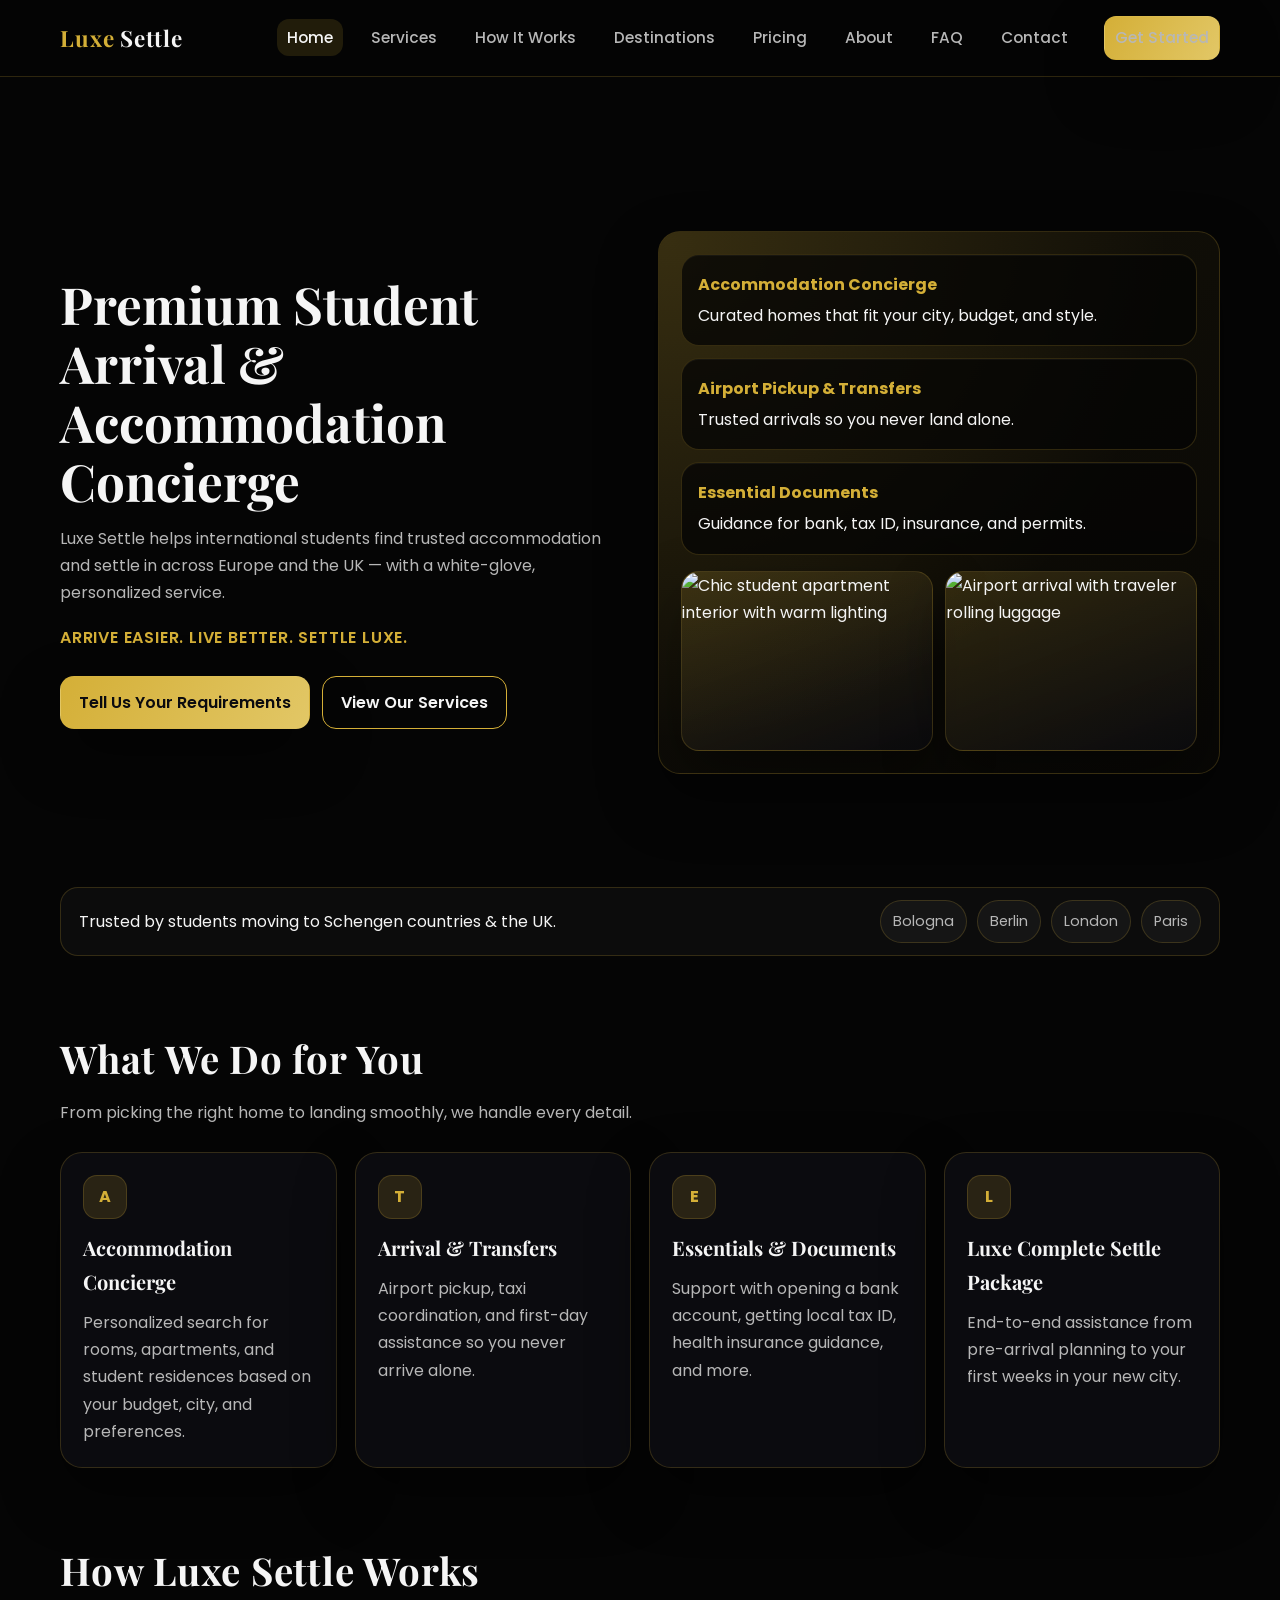
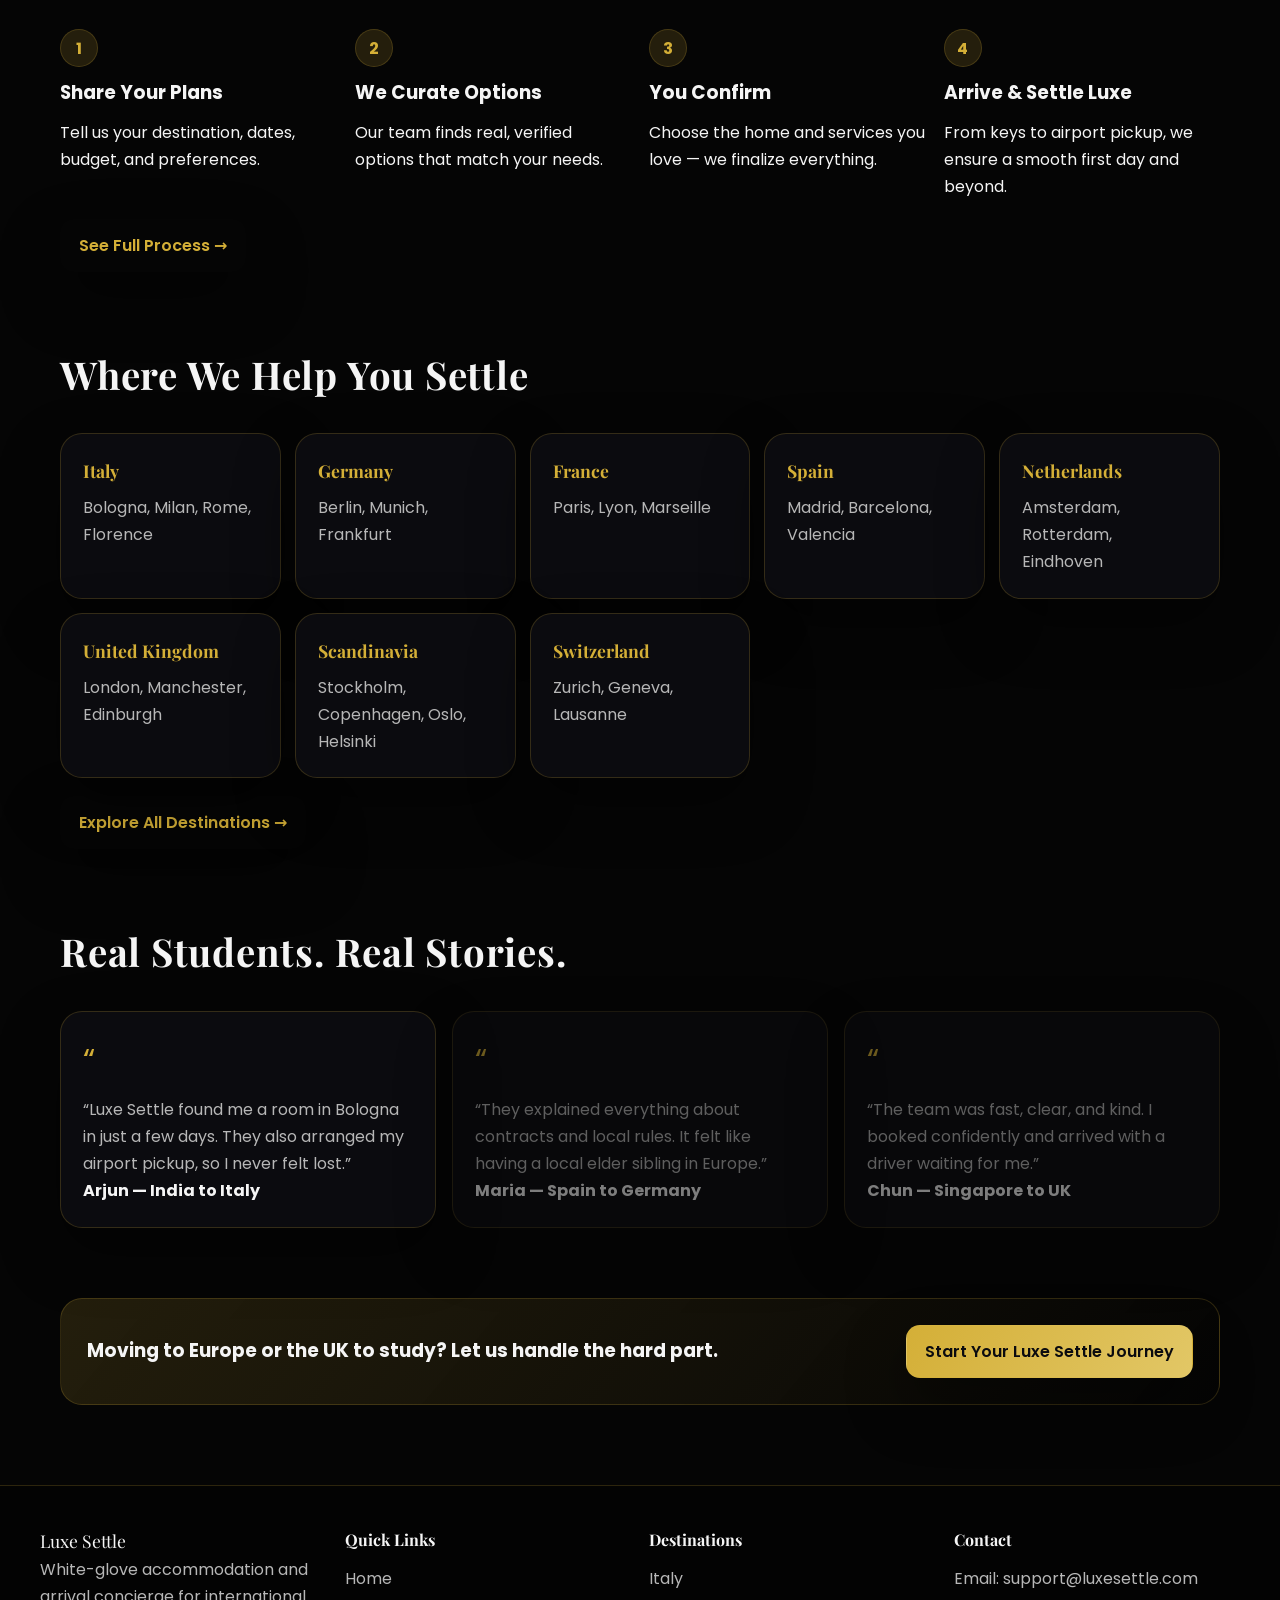
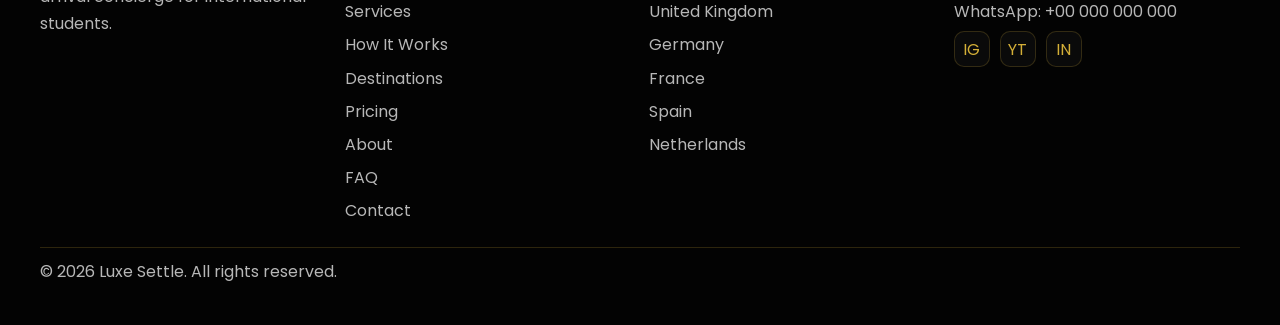
==== index.html @ 4cf869dd "Add curated imagery across Luxe Settle pages" ====
<!DOCTYPE html>
<html lang="en">
<head>
  <meta charset="UTF-8">
  <meta name="viewport" content="width=device-width, initial-scale=1.0">
  <title>Luxe Settle | Premium Student Arrival & Accommodation Concierge</title>
  <meta name="description" content="Luxe Settle provides white-glove accommodation and arrival concierge support for international students across Europe and the UK.">
  <meta property="og:title" content="Luxe Settle | Premium Student Arrival Concierge">
  <meta property="og:description" content="Arrive easier and live better with personalized accommodation, airport pickup, and essential support across Schengen countries and the UK.">
  <meta property="og:type" content="website">
  <meta property="og:url" content="https://luxesettle.com/">
  <link rel="icon" type="image/svg+xml" href="favicon.svg">
  <link rel="preconnect" href="https://fonts.googleapis.com">
  <link rel="preconnect" href="https://fonts.gstatic.com" crossorigin>
  <link href="https://fonts.googleapis.com/css2?family=Playfair+Display:wght@500;600;700&family=Poppins:wght@400;500;600;700&display=swap" rel="stylesheet">
  <link rel="stylesheet" href="styles.css">
</head>
<body>
  <a class="skip-link" href="#main">Skip to main content</a>
  <header>
    <nav class="navbar" aria-label="Main Navigation">
      <a href="index.html" class="logo" aria-label="Luxe Settle home"><span class="highlight">Luxe</span> Settle</a>
      <button class="hamburger" aria-label="Toggle navigation" aria-controls="mobile-menu" aria-expanded="false"><span></span></button>
      <ul class="nav-links">
        <li><a href="index.html" class="active">Home</a></li>
        <li><a href="services.html">Services</a></li>
        <li><a href="how-it-works.html">How It Works</a></li>
        <li><a href="destinations.html">Destinations</a></li>
        <li><a href="pricing.html">Pricing</a></li>
        <li><a href="about.html">About</a></li>
        <li><a href="faq.html">FAQ</a></li>
        <li><a href="contact.html">Contact</a></li>
        <li class="nav-cta"><a class="btn btn-primary" href="contact.html">Get Started</a></li>
      </ul>
    </nav>
    <div class="mobile-menu" id="mobile-menu" aria-hidden="true" aria-label="Mobile Navigation">
      <a href="index.html">Home</a>
      <a href="services.html">Services</a>
      <a href="how-it-works.html">How It Works</a>
      <a href="destinations.html">Destinations</a>
      <a href="pricing.html">Pricing</a>
      <a href="about.html">About</a>
      <a href="faq.html">FAQ</a>
      <a href="contact.html">Contact</a>
      <a class="btn btn-primary" href="contact.html">Get Started</a>
    </div>
  </header>

  <main id="main">
    <section class="hero section">
      <div class="fade-in">
        <h1>Premium Student Arrival &amp; Accommodation Concierge</h1>
        <p>Luxe Settle helps international students find trusted accommodation and settle in across Europe and the UK — with a white-glove, personalized service.</p>
        <p class="tagline">Arrive Easier. Live Better. Settle Luxe.</p>
        <div class="hero-actions">
          <a class="btn btn-primary" href="contact.html">Tell Us Your Requirements</a>
          <a class="btn btn-outline" href="services.html">View Our Services</a>
        </div>
      </div>
      <div class="glow-card fade-in">
        <div class="hero-features">
          <div class="hero-feature">
            <strong>Accommodation Concierge</strong>
            <span>Curated homes that fit your city, budget, and style.</span>
          </div>
          <div class="hero-feature">
            <strong>Airport Pickup &amp; Transfers</strong>
            <span>Trusted arrivals so you never land alone.</span>
          </div>
          <div class="hero-feature">
            <strong>Essential Documents</strong>
            <span>Guidance for bank, tax ID, insurance, and permits.</span>
          </div>
        </div>
        <div class="image-stack" aria-label="Premium concierge visuals">
          <div class="image-panel">
            <img src="https://images.unsplash.com/photo-1528909514045-2fa4ac7a08ba?auto=format&fit=crop&w=900&q=80" alt="Chic student apartment interior with warm lighting">
          </div>
          <div class="image-panel">
            <img src="https://images.unsplash.com/photo-1500530855697-b586d89ba3ee?auto=format&fit=crop&w=900&q=80" alt="Airport arrival with traveler rolling luggage">
          </div>
        </div>
      </div>
    </section>

    <div class="strip fade-in" aria-label="Trusted by students">
      <span>Trusted by students moving to Schengen countries &amp; the UK.</span>
      <div class="badges">
        <span class="badge">Bologna</span>
        <span class="badge">Berlin</span>
        <span class="badge">London</span>
        <span class="badge">Paris</span>
      </div>
    </div>

    <section class="section fade-in" id="services">
      <div class="section-header">
        <h2>What We Do for You</h2>
        <p>From picking the right home to landing smoothly, we handle every detail.</p>
      </div>
      <div class="card-grid">
        <div class="card">
          <div class="icon-circle">A</div>
          <h3>Accommodation Concierge</h3>
          <p>Personalized search for rooms, apartments, and student residences based on your budget, city, and preferences.</p>
        </div>
        <div class="card">
          <div class="icon-circle">T</div>
          <h3>Arrival &amp; Transfers</h3>
          <p>Airport pickup, taxi coordination, and first-day assistance so you never arrive alone.</p>
        </div>
        <div class="card">
          <div class="icon-circle">E</div>
          <h3>Essentials &amp; Documents</h3>
          <p>Support with opening a bank account, getting local tax ID, health insurance guidance, and more.</p>
        </div>
        <div class="card">
          <div class="icon-circle">L</div>
          <h3>Luxe Complete Settle Package</h3>
          <p>End-to-end assistance from pre-arrival planning to your first weeks in your new city.</p>
        </div>
      </div>
    </section>

    <section class="section fade-in">
      <div class="section-header">
        <h2>How Luxe Settle Works</h2>
      </div>
      <div class="process">
        <div class="step">
          <div class="number">1</div>
          <h3>Share Your Plans</h3>
          <p>Tell us your destination, dates, budget, and preferences.</p>
        </div>
        <div class="step">
          <div class="number">2</div>
          <h3>We Curate Options</h3>
          <p>Our team finds real, verified options that match your needs.</p>
        </div>
        <div class="step">
          <div class="number">3</div>
          <h3>You Confirm</h3>
          <p>Choose the home and services you love — we finalize everything.</p>
        </div>
        <div class="step">
          <div class="number">4</div>
          <h3>Arrive &amp; Settle Luxe</h3>
          <p>From keys to airport pickup, we ensure a smooth first day and beyond.</p>
        </div>
      </div>
      <div style="margin-top:18px;">
        <a class="btn btn-link" href="how-it-works.html">See Full Process →</a>
      </div>
    </section>

    <section class="section fade-in" id="destinations">
      <div class="section-header">
        <h2>Where We Help You Settle</h2>
      </div>
      <div class="destinations-grid card-grid">
        <div class="card destination-card">
          <h4>Italy</h4>
          <ul><li>Bologna, Milan, Rome, Florence</li></ul>
        </div>
        <div class="card destination-card">
          <h4>Germany</h4>
          <ul><li>Berlin, Munich, Frankfurt</li></ul>
        </div>
        <div class="card destination-card">
          <h4>France</h4>
          <ul><li>Paris, Lyon, Marseille</li></ul>
        </div>
        <div class="card destination-card">
          <h4>Spain</h4>
          <ul><li>Madrid, Barcelona, Valencia</li></ul>
        </div>
        <div class="card destination-card">
          <h4>Netherlands</h4>
          <ul><li>Amsterdam, Rotterdam, Eindhoven</li></ul>
        </div>
        <div class="card destination-card">
          <h4>United Kingdom</h4>
          <ul><li>London, Manchester, Edinburgh</li></ul>
        </div>
        <div class="card destination-card">
          <h4>Scandinavia</h4>
          <ul><li>Stockholm, Copenhagen, Oslo, Helsinki</li></ul>
        </div>
        <div class="card destination-card">
          <h4>Switzerland</h4>
          <ul><li>Zurich, Geneva, Lausanne</li></ul>
        </div>
      </div>
      <div style="margin-top: 18px;">
        <a class="btn btn-link" href="destinations.html">Explore All Destinations →</a>
      </div>
    </section>

    <section class="section fade-in">
      <div class="section-header">
        <h2>Real Students. Real Stories.</h2>
      </div>
      <div class="testimonials">
        <div class="card testimonial" style="opacity:1;">
          <div class="quote">“</div>
          <p>“Luxe Settle found me a room in Bologna in just a few days. They also arranged my airport pickup, so I never felt lost.”</p>
          <strong>Arjun — India to Italy</strong>
        </div>
        <div class="card testimonial" style="opacity:0.5;">
          <div class="quote">“</div>
          <p>“They explained everything about contracts and local rules. It felt like having a local elder sibling in Europe.”</p>
          <strong>Maria — Spain to Germany</strong>
        </div>
        <div class="card testimonial" style="opacity:0.5;">
          <div class="quote">“</div>
          <p>“The team was fast, clear, and kind. I booked confidently and arrived with a driver waiting for me.”</p>
          <strong>Chun — Singapore to UK</strong>
        </div>
      </div>
    </section>

    <section class="cta-strip fade-in" aria-label="Call to action">
      <div>
        <h3>Moving to Europe or the UK to study? Let us handle the hard part.</h3>
      </div>
      <div>
        <a class="btn btn-primary" href="contact.html">Start Your Luxe Settle Journey</a>
      </div>
    </section>
  </main>

  <footer class="footer">
    <div class="footer-grid">
      <div>
        <div class="brand"><span class="highlight">Luxe</span> Settle</div>
        <p>White-glove accommodation and arrival concierge for international students.</p>
      </div>
      <div>
        <h4>Quick Links</h4>
        <a href="index.html">Home</a><br>
        <a href="services.html">Services</a><br>
        <a href="how-it-works.html">How It Works</a><br>
        <a href="destinations.html">Destinations</a><br>
        <a href="pricing.html">Pricing</a><br>
        <a href="about.html">About</a><br>
        <a href="faq.html">FAQ</a><br>
        <a href="contact.html">Contact</a>
      </div>
      <div>
        <h4>Destinations</h4>
        <a href="destinations.html">Italy</a><br>
        <a href="destinations.html">United Kingdom</a><br>
        <a href="destinations.html">Germany</a><br>
        <a href="destinations.html">France</a><br>
        <a href="destinations.html">Spain</a><br>
        <a href="destinations.html">Netherlands</a>
      </div>
      <div>
        <h4>Contact</h4>
        <p>Email: support@luxesettle.com</p>
        <p>WhatsApp: +00 000 000 000</p>
        <div class="socials" aria-label="Social media">
          <a href="#" aria-label="Instagram">IG</a>
          <a href="#" aria-label="YouTube">YT</a>
          <a href="#" aria-label="LinkedIn">IN</a>
        </div>
      </div>
    </div>
    <div class="footer-bottom">© <span id="year"></span> Luxe Settle. All rights reserved.</div>
  </footer>

  <script src="script.js"></script>
  <script>document.getElementById('year').textContent = new Date().getFullYear();</script>
</body>
</html>
---- styles.css ----
:root {
  --bg: #050505;
  --card: #0b0b0f;
  --gold: #d4af37;
  --gold-soft: #e2c766;
  --text: #f5f5f5;
  --muted: #b7b7b7;
  --line: rgba(212, 175, 55, 0.2);
  --shadow: 0 25px 60px rgba(0, 0, 0, 0.45);
  --radius-lg: 22px;
  --radius-md: 18px;
}

* {
  box-sizing: border-box;
  margin: 0;
  padding: 0;
}

html {
  scroll-behavior: smooth;
}

body {
  background: var(--bg);
  color: var(--text);
  font-family: 'Poppins', 'Inter', system-ui, -apple-system, sans-serif;
  line-height: 1.7;
  min-height: 100vh;
}

.skip-link {
  position: absolute;
  left: -999px;
  top: 10px;
  background: var(--gold);
  color: #0b0b0f;
  padding: 10px 16px;
  border-radius: 12px;
  font-weight: 700;
  z-index: 999;
  box-shadow: var(--shadow);
  transition: left 0.3s ease;
}

.skip-link:focus {
  left: 20px;
}

a {
  color: inherit;
  text-decoration: none;
}

img {
  max-width: 100%;
  display: block;
}

header {
  position: sticky;
  top: 0;
  z-index: 50;
  background: rgba(5, 5, 5, 0.9);
  backdrop-filter: blur(12px);
  border-bottom: 1px solid var(--line);
}

.navbar {
  max-width: 1200px;
  margin: 0 auto;
  padding: 16px 20px;
  display: flex;
  align-items: center;
  justify-content: space-between;
  gap: 16px;
}

.logo {
  font-family: 'Playfair Display', 'Cormorant Garamond', serif;
  font-size: 1.4rem;
  letter-spacing: 0.04em;
  font-weight: 700;
}

.logo .highlight {
  color: var(--gold);
}

.nav-links {
  display: flex;
  align-items: center;
  gap: 18px;
  list-style: none;
}

.nav-links a {
  padding: 8px 10px;
  border-radius: 12px;
  transition: color 0.3s ease, background 0.3s ease;
  color: var(--muted);
  font-weight: 500;
  font-size: 0.96rem;
}

.nav-links a:hover,
.nav-links .active {
  color: var(--text);
  background: rgba(212, 175, 55, 0.14);
}

.nav-cta {
  margin-left: 8px;
}

.btn {
  display: inline-flex;
  align-items: center;
  justify-content: center;
  padding: 12px 18px;
  border-radius: 14px;
  border: 1px solid transparent;
  font-weight: 600;
  cursor: pointer;
  transition: transform 0.25s ease, box-shadow 0.25s ease, background 0.25s ease, color 0.25s ease;
  box-shadow: var(--shadow);
}

.btn-primary {
  background: linear-gradient(120deg, var(--gold), var(--gold-soft));
  color: #0b0b0f;
}

.btn-primary:hover {
  transform: translateY(-2px) scale(1.02);
  box-shadow: 0 18px 40px rgba(212, 175, 55, 0.35);
}

.btn-outline {
  border: 1px solid var(--gold);
  color: var(--text);
  background: transparent;
  box-shadow: none;
}

.btn-outline:hover {
  background: rgba(212, 175, 55, 0.12);
  transform: translateY(-1px);
}

.btn-link {
  color: var(--gold);
  font-weight: 600;
  display: inline-flex;
  align-items: center;
  gap: 8px;
}

.hamburger {
  display: none;
  width: 46px;
  height: 46px;
  border-radius: 12px;
  border: 1px solid var(--line);
  background: rgba(255, 255, 255, 0.03);
  align-items: center;
  justify-content: center;
  cursor: pointer;
}

.hamburger span,
.hamburger::before,
.hamburger::after {
  display: block;
  width: 20px;
  height: 2px;
  background: var(--text);
  position: relative;
  transition: transform 0.3s ease, opacity 0.3s ease;
}

.hamburger::before,
.hamburger::after {
  content: '';
  position: absolute;
}

.hamburger::before { top: -6px; }
.hamburger::after { top: 6px; }

.hamburger.active span { opacity: 0; }
.hamburger.active::before { transform: translateY(6px) rotate(45deg); }
.hamburger.active::after { transform: translateY(-6px) rotate(-45deg); }

.mobile-menu {
  display: none;
  flex-direction: column;
  gap: 10px;
  padding: 0 20px;
  max-height: 0;
  overflow: hidden;
  opacity: 0;
  transition: max-height 0.35s ease, opacity 0.35s ease, padding 0.35s ease;
}

.mobile-menu a {
  padding: 12px;
  border-radius: 12px;
  border: 1px solid var(--line);
  background: rgba(255, 255, 255, 0.02);
  color: var(--text);
}

main {
  max-width: 1200px;
  margin: 0 auto;
  padding: 40px 20px 80px;
}

.section {
  margin: 70px 0;
}

.section-header {
  max-width: 760px;
  margin-bottom: 26px;
}

.section-header h2 {
  font-family: 'Playfair Display', serif;
  font-size: clamp(1.9rem, 3vw, 2.4rem);
  margin-bottom: 8px;
  letter-spacing: 0.02em;
}

.section-header p {
  color: var(--muted);
}

.hero {
  display: grid;
  grid-template-columns: repeat(auto-fit, minmax(320px, 1fr));
  gap: 36px;
  align-items: center;
  min-height: 70vh;
  position: relative;
}

.hero h1 {
  font-family: 'Playfair Display', serif;
  font-size: clamp(2.4rem, 4vw, 3.4rem);
  margin-bottom: 14px;
  line-height: 1.15;
}

.hero p {
  color: var(--muted);
  margin-bottom: 18px;
}

.hero .tagline {
  font-weight: 600;
  color: var(--gold);
  letter-spacing: 0.05em;
  text-transform: uppercase;
  margin-bottom: 24px;
}

.hero-actions {
  display: flex;
  gap: 12px;
  flex-wrap: wrap;
}

.glow-card {
  position: relative;
  background: linear-gradient(145deg, rgba(212, 175, 55, 0.08), rgba(212, 175, 55, 0.02));
  border: 1px solid var(--line);
  border-radius: var(--radius-lg);
  padding: 22px;
  box-shadow: var(--shadow);
  overflow: hidden;
}

.glow-card::before {
  content: '';
  position: absolute;
  inset: -30% -30%;
  background: radial-gradient(circle at 20% 20%, rgba(212, 175, 55, 0.18), transparent 50%);
  animation: floatGlow 9s infinite alternate;
  pointer-events: none;
}

.hero-features {
  display: grid;
  gap: 12px;
  position: relative;
  z-index: 1;
}

.hero-feature {
  padding: 16px;
  border-radius: var(--radius-md);
  background: rgba(5, 5, 5, 0.75);
  border: 1px solid var(--line);
  display: flex;
  flex-direction: column;
  gap: 4px;
  box-shadow: inset 0 1px 0 rgba(255, 255, 255, 0.04);
}

.hero-feature strong { color: var(--gold); }

.image-stack {
  display: grid;
  grid-template-columns: 1fr 1fr;
  gap: 12px;
  margin-top: 16px;
}

.image-panel {
  border-radius: var(--radius-md);
  overflow: hidden;
  border: 1px solid var(--line);
  background: linear-gradient(160deg, rgba(212, 175, 55, 0.18), rgba(11, 11, 15, 0.9));
  box-shadow: var(--shadow);
  min-height: 180px;
}

.image-panel img {
  width: 100%;
  height: 100%;
  object-fit: cover;
  display: block;
  filter: saturate(1.05);
  transition: transform 0.35s ease;
}

.image-panel:hover img {
  transform: scale(1.04);
}

.strip {
  background: rgba(255, 255, 255, 0.03);
  border: 1px solid var(--line);
  border-radius: var(--radius-md);
  padding: 12px 18px;
  display: flex;
  align-items: center;
  justify-content: space-between;
  gap: 12px;
  margin: 36px 0;
}

.badges {
  display: flex;
  gap: 10px;
  flex-wrap: wrap;
}

.badge {
  padding: 8px 12px;
  border-radius: 999px;
  background: rgba(255, 255, 255, 0.04);
  border: 1px solid var(--line);
  color: var(--muted);
  font-size: 0.9rem;
}

.card-grid {
  display: grid;
  grid-template-columns: repeat(auto-fit, minmax(240px, 1fr));
  gap: 18px;
}

.card {
  background: var(--card);
  border-radius: var(--radius-lg);
  padding: 22px;
  border: 1px solid var(--line);
  box-shadow: var(--shadow);
  position: relative;
  overflow: hidden;
  transition: transform 0.25s ease, border-color 0.25s ease, box-shadow 0.25s ease;
}

.card:hover {
  transform: translateY(-6px);
  border-color: rgba(212, 175, 55, 0.4);
  box-shadow: 0 22px 50px rgba(0, 0, 0, 0.55);
}

.card h3 {
  font-family: 'Playfair Display', serif;
  font-size: 1.25rem;
  margin-bottom: 10px;
}

.card p {
  color: var(--muted);
}

.icon-circle {
  width: 44px;
  height: 44px;
  border-radius: 14px;
  background: rgba(212, 175, 55, 0.15);
  border: 1px solid var(--line);
  display: grid;
  place-items: center;
  color: var(--gold);
  margin-bottom: 12px;
  font-weight: 700;
}

.process {
  display: grid;
  grid-template-columns: repeat(auto-fit, minmax(220px, 1fr));
  gap: 18px;
}

.step {
  display: grid;
  gap: 10px;
  align-content: start;
}

.step .number {
  width: 38px;
  height: 38px;
  border-radius: 50%;
  background: rgba(212, 175, 55, 0.15);
  border: 1px solid var(--line);
  display: grid;
  place-items: center;
  color: var(--gold);
  font-weight: 700;
}

.destinations-grid {
  display: grid;
  grid-template-columns: repeat(auto-fit, minmax(220px, 1fr));
  gap: 14px;
}

.destination-card h4 {
  color: var(--gold);
  font-family: 'Playfair Display', serif;
  font-size: 1.1rem;
}

.destination-card ul {
  list-style: none;
  margin-top: 8px;
  color: var(--muted);
}

.testimonials {
  display: grid;
  grid-template-columns: repeat(auto-fit, minmax(260px, 1fr));
  gap: 16px;
}

.testimonial {
  position: relative;
}

.quote {
  font-size: 2rem;
  color: var(--gold);
  margin-bottom: 8px;
}

.cta-strip {
  border-radius: var(--radius-lg);
  padding: 26px;
  border: 1px solid var(--line);
  background: linear-gradient(130deg, rgba(212, 175, 55, 0.15), rgba(5, 5, 5, 0.85));
  display: grid;
  grid-template-columns: 1fr auto;
  gap: 14px;
  align-items: center;
}

.footer {
  padding: 40px 20px;
  background: #030303;
  border-top: 1px solid var(--line);
}

.footer-grid {
  max-width: 1200px;
  margin: 0 auto;
  display: grid;
  grid-template-columns: repeat(auto-fit, minmax(200px, 1fr));
  gap: 18px;
}

.footer h4 {
  font-family: 'Playfair Display', serif;
  margin-bottom: 12px;
}

.footer p,
.footer a {
  color: var(--muted);
  margin-bottom: 6px;
  display: inline-block;
}

.footer a:hover { color: var(--gold); }

.footer .brand { font-family: 'Playfair Display', serif; font-size: 1.1rem; }

.footer-bottom {
  max-width: 1200px;
  margin: 16px auto 0;
  padding-top: 10px;
  color: var(--muted);
  border-top: 1px solid var(--line);
}

.timeline {
  position: relative;
  padding-left: 24px;
  display: grid;
  gap: 14px;
}

.timeline::before {
  content: '';
  position: absolute;
  top: 10px;
  bottom: 10px;
  left: 8px;
  width: 2px;
  background: linear-gradient(var(--gold), rgba(212, 175, 55, 0.2));
}

.timeline-step {
  position: relative;
  padding: 16px;
  background: var(--card);
  border-radius: var(--radius-lg);
  border: 1px solid var(--line);
  box-shadow: var(--shadow);
}

.timeline-step .dot {
  position: absolute;
  left: -17px;
  top: 18px;
  width: 14px;
  height: 14px;
  border-radius: 50%;
  background: var(--gold);
  box-shadow: 0 0 0 6px rgba(212, 175, 55, 0.16);
}

.pricing-grid {
  display: grid;
  grid-template-columns: repeat(auto-fit, minmax(240px, 1fr));
  gap: 18px;
}

.price-card {
  border: 1px solid var(--line);
  background: var(--card);
  padding: 24px;
  border-radius: var(--radius-lg);
  position: relative;
  overflow: hidden;
  box-shadow: var(--shadow);
}

.price-card.popular {
  border-color: rgba(212, 175, 55, 0.6);
  box-shadow: 0 28px 60px rgba(212, 175, 55, 0.12);
}

.price-card .tag {
  position: absolute;
  top: 14px;
  right: 14px;
  background: rgba(212, 175, 55, 0.15);
  color: var(--gold);
  padding: 6px 10px;
  border-radius: 12px;
  border: 1px solid var(--line);
  font-weight: 700;
}

.price {
  font-size: 1.6rem;
  font-weight: 700;
  color: var(--gold);
  margin: 10px 0;
}

.price-card ul {
  list-style: none;
  color: var(--muted);
  display: grid;
  gap: 8px;
  margin: 12px 0 18px;
}

.values,
.stats {
  display: grid;
  grid-template-columns: repeat(auto-fit, minmax(200px, 1fr));
  gap: 14px;
}

.accordion {
  display: grid;
  gap: 12px;
}

.accordion-item {
  border: 1px solid var(--line);
  border-radius: var(--radius-lg);
  overflow: hidden;
  background: var(--card);
}

.accordion-header {
  display: flex;
  justify-content: space-between;
  align-items: center;
  padding: 16px 18px;
  cursor: pointer;
  gap: 10px;
}

.accordion-header h3 { font-size: 1rem; }

.accordion-icon {
  width: 28px;
  height: 28px;
  border-radius: 50%;
  background: rgba(212, 175, 55, 0.15);
  display: grid;
  place-items: center;
  color: var(--gold);
  font-weight: 700;
}

.accordion-content {
  max-height: 0;
  overflow: hidden;
  transition: max-height 0.3s ease;
  padding: 0 18px;
  color: var(--muted);
}

.accordion-item.open .accordion-content {
  padding: 0 18px 16px;
}

.form-grid {
  display: grid;
  grid-template-columns: repeat(auto-fit, minmax(260px, 1fr));
  gap: 14px 16px;
}

.form-group {
  display: flex;
  flex-direction: column;
  gap: 6px;
}

label {
  font-weight: 600;
  color: var(--text);
}

input,
select,
textarea {
  padding: 12px;
  border-radius: var(--radius-md);
  border: 1px solid var(--line);
  background: rgba(255, 255, 255, 0.03);
  color: var(--text);
  font-size: 1rem;
}

input:focus,
select:focus,
textarea:focus {
  outline: 1px solid rgba(212, 175, 55, 0.6);
}

.checkbox-group {
  display: grid;
  grid-template-columns: repeat(auto-fit, minmax(200px, 1fr));
  gap: 10px;
}

.checkbox-group label {
  font-weight: 500;
  color: var(--muted);
  display: flex;
  gap: 8px;
  align-items: center;
}

textarea { min-height: 120px; }

.notice {
  color: var(--muted);
  margin-top: 8px;
}

.socials {
  display: flex;
  gap: 10px;
}

.socials a {
  width: 36px;
  height: 36px;
  border-radius: 10px;
  border: 1px solid var(--line);
  display: grid;
  place-items: center;
  color: var(--gold);
  background: rgba(255, 255, 255, 0.03);
}

.fade-in {
  opacity: 0;
  transform: translateY(18px);
  transition: opacity 0.8s ease, transform 0.8s ease;
}

.fade-in.visible {
  opacity: 1;
  transform: translateY(0);
}

@keyframes floatGlow {
  from { transform: translate(-10px, -6px); }
  to { transform: translate(12px, 8px); }
}

@media (max-width: 900px) {
  .nav-links { display: none; }
  .hamburger { display: inline-flex; }
  .mobile-menu { display: flex; }
  .mobile-menu.show {
    max-height: 520px;
    opacity: 1;
    padding: 10px 20px 16px;
  }
  .cta-strip { grid-template-columns: 1fr; }
  header { border-bottom: 1px solid rgba(255, 255, 255, 0.05); }
}

@media (max-width: 640px) {
  .navbar { padding: 14px; }
  main { padding: 32px 16px 60px; }
  .section { margin: 56px 0; }
  .strip { flex-direction: column; align-items: flex-start; }
  .image-stack { grid-template-columns: 1fr; }
}
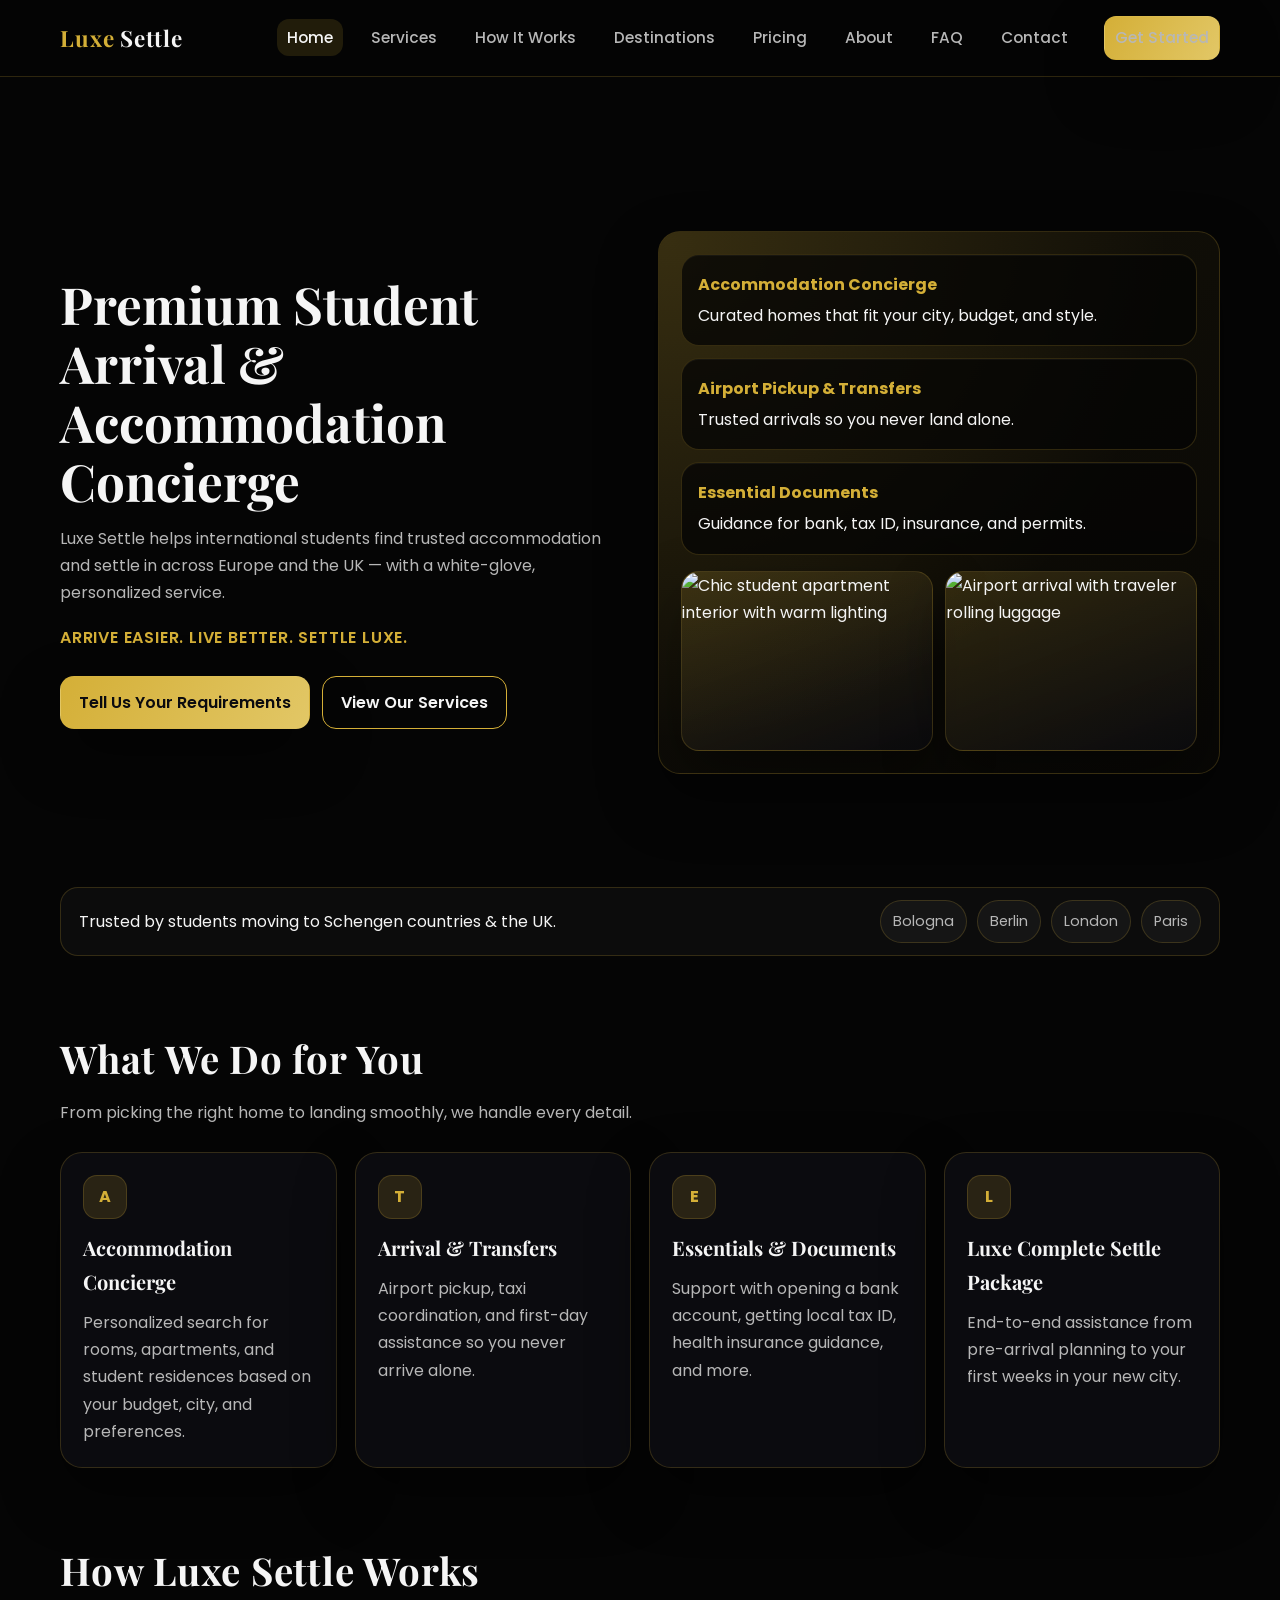
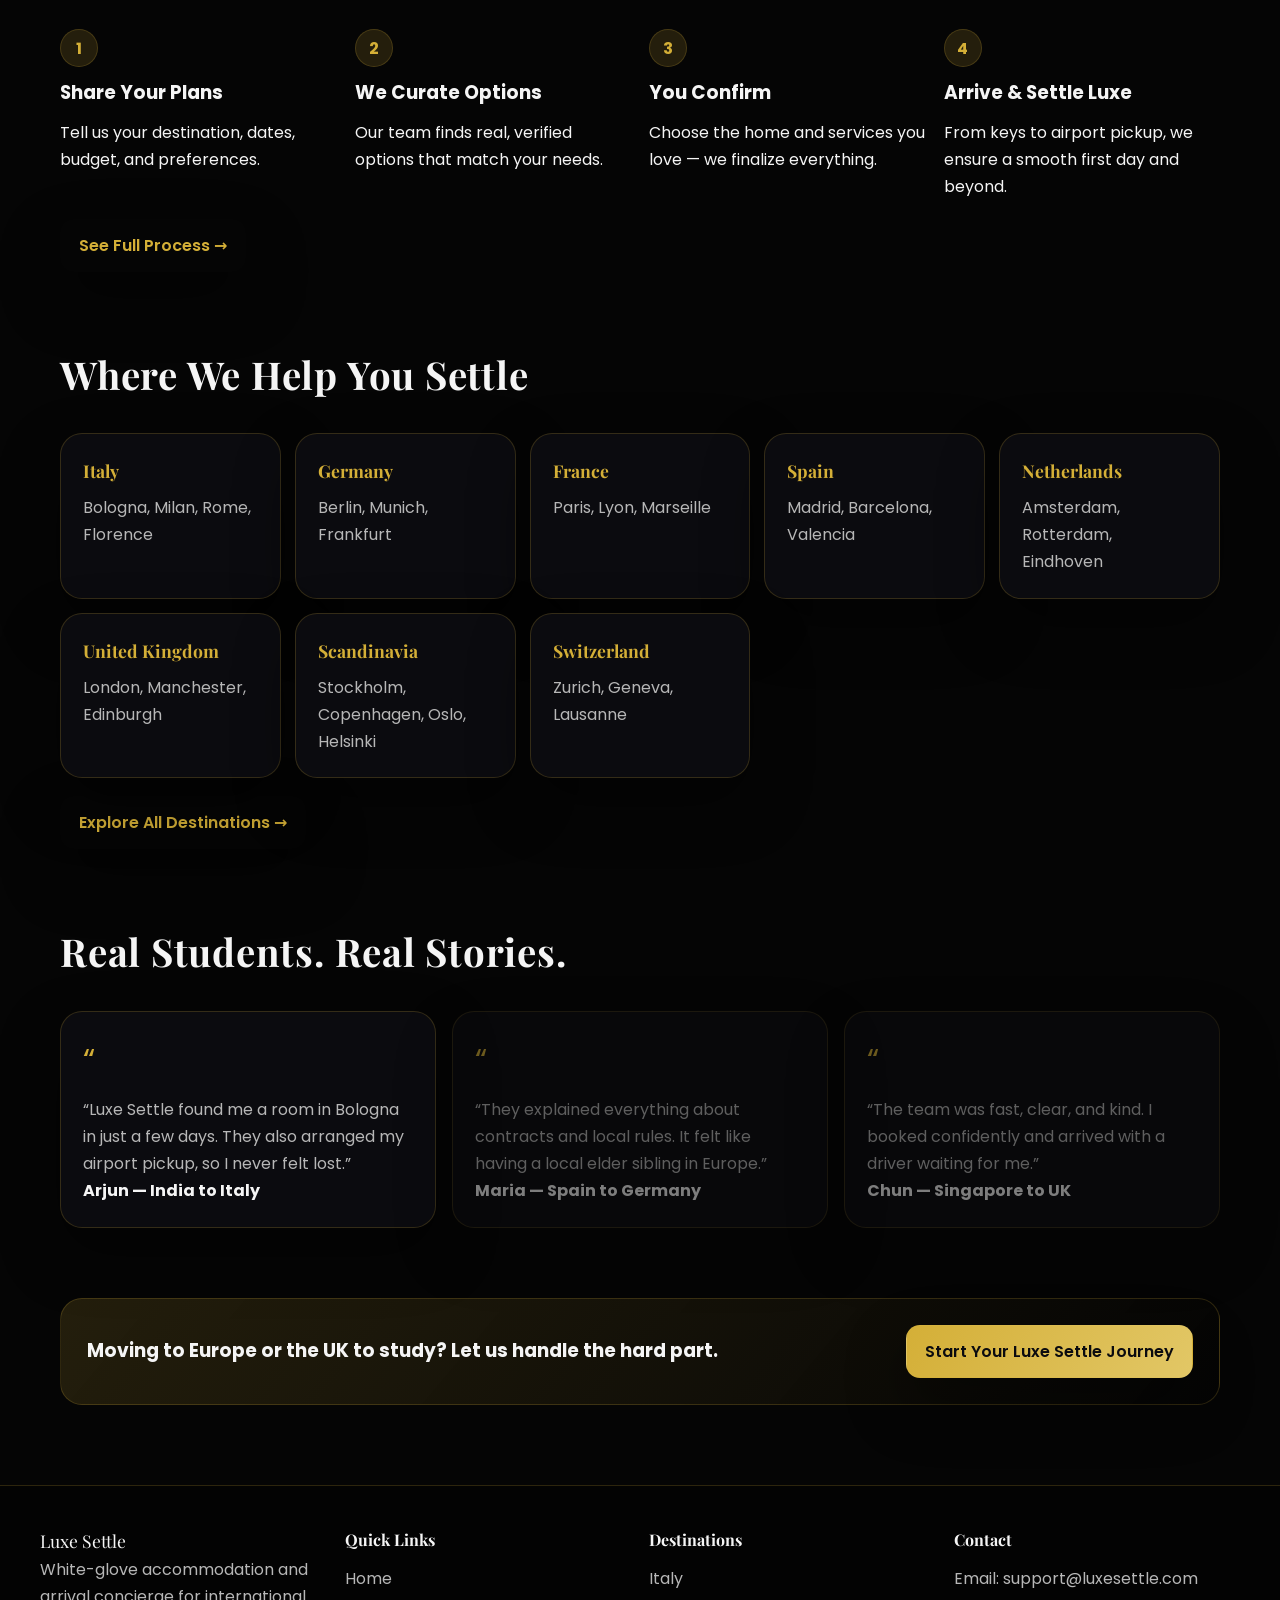
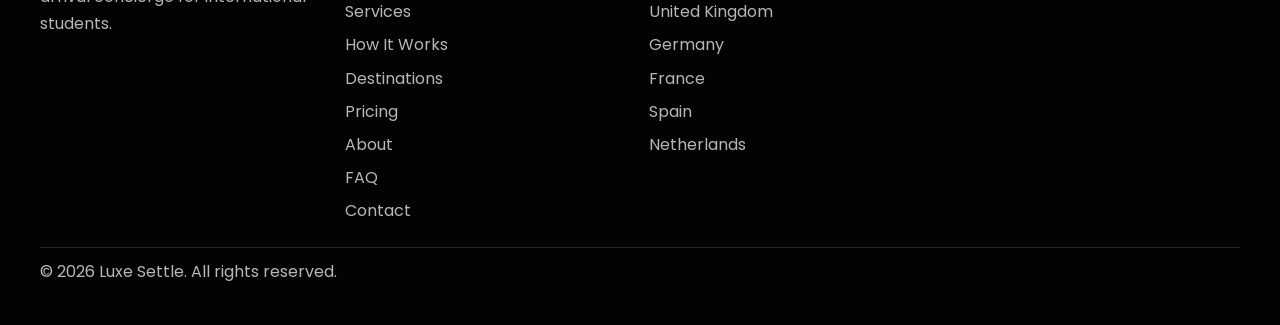
==== commit 55f22d7a: "Remove extra footer contact channels" ====
--- a/index.html
+++ b/index.html
@@ -258,12 +258,6 @@
       <div>
         <h4>Contact</h4>
         <p>Email: support@luxesettle.com</p>
-        <p>WhatsApp: +00 000 000 000</p>
-        <div class="socials" aria-label="Social media">
-          <a href="#" aria-label="Instagram">IG</a>
-          <a href="#" aria-label="YouTube">YT</a>
-          <a href="#" aria-label="LinkedIn">IN</a>
-        </div>
       </div>
     </div>
     <div class="footer-bottom">© <span id="year"></span> Luxe Settle. All rights reserved.</div>
--- a/styles.css
+++ b/styles.css
@@ -571,6 +571,9 @@
   position: relative;
   overflow: hidden;
   box-shadow: var(--shadow);
+  display: flex;
+  flex-direction: column;
+  gap: 8px;
 }
 
 .price-card.popular {
@@ -579,15 +582,14 @@
 }
 
 .price-card .tag {
-  position: absolute;
-  top: 14px;
-  right: 14px;
+  align-self: flex-start;
   background: rgba(212, 175, 55, 0.15);
   color: var(--gold);
   padding: 6px 10px;
   border-radius: 12px;
   border: 1px solid var(--line);
   font-weight: 700;
+  margin-top: 6px;
 }
 
 .price {
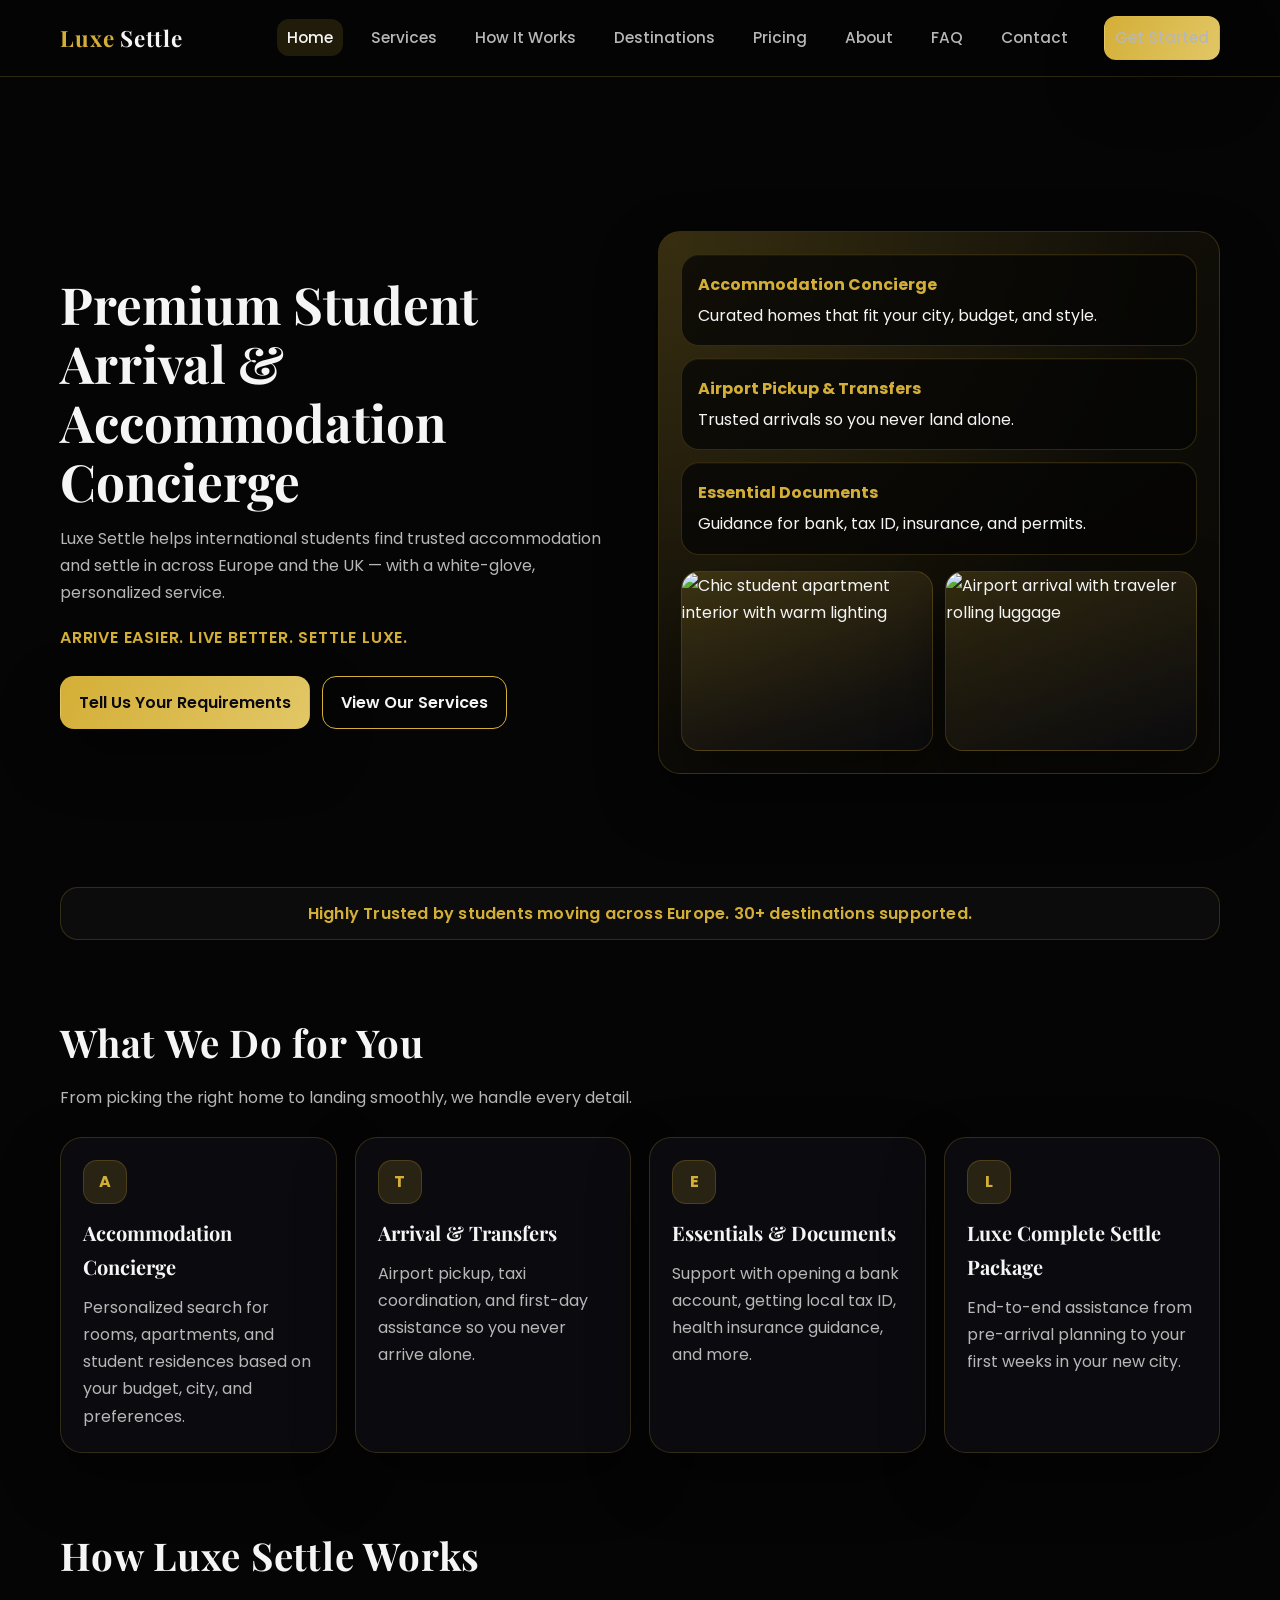
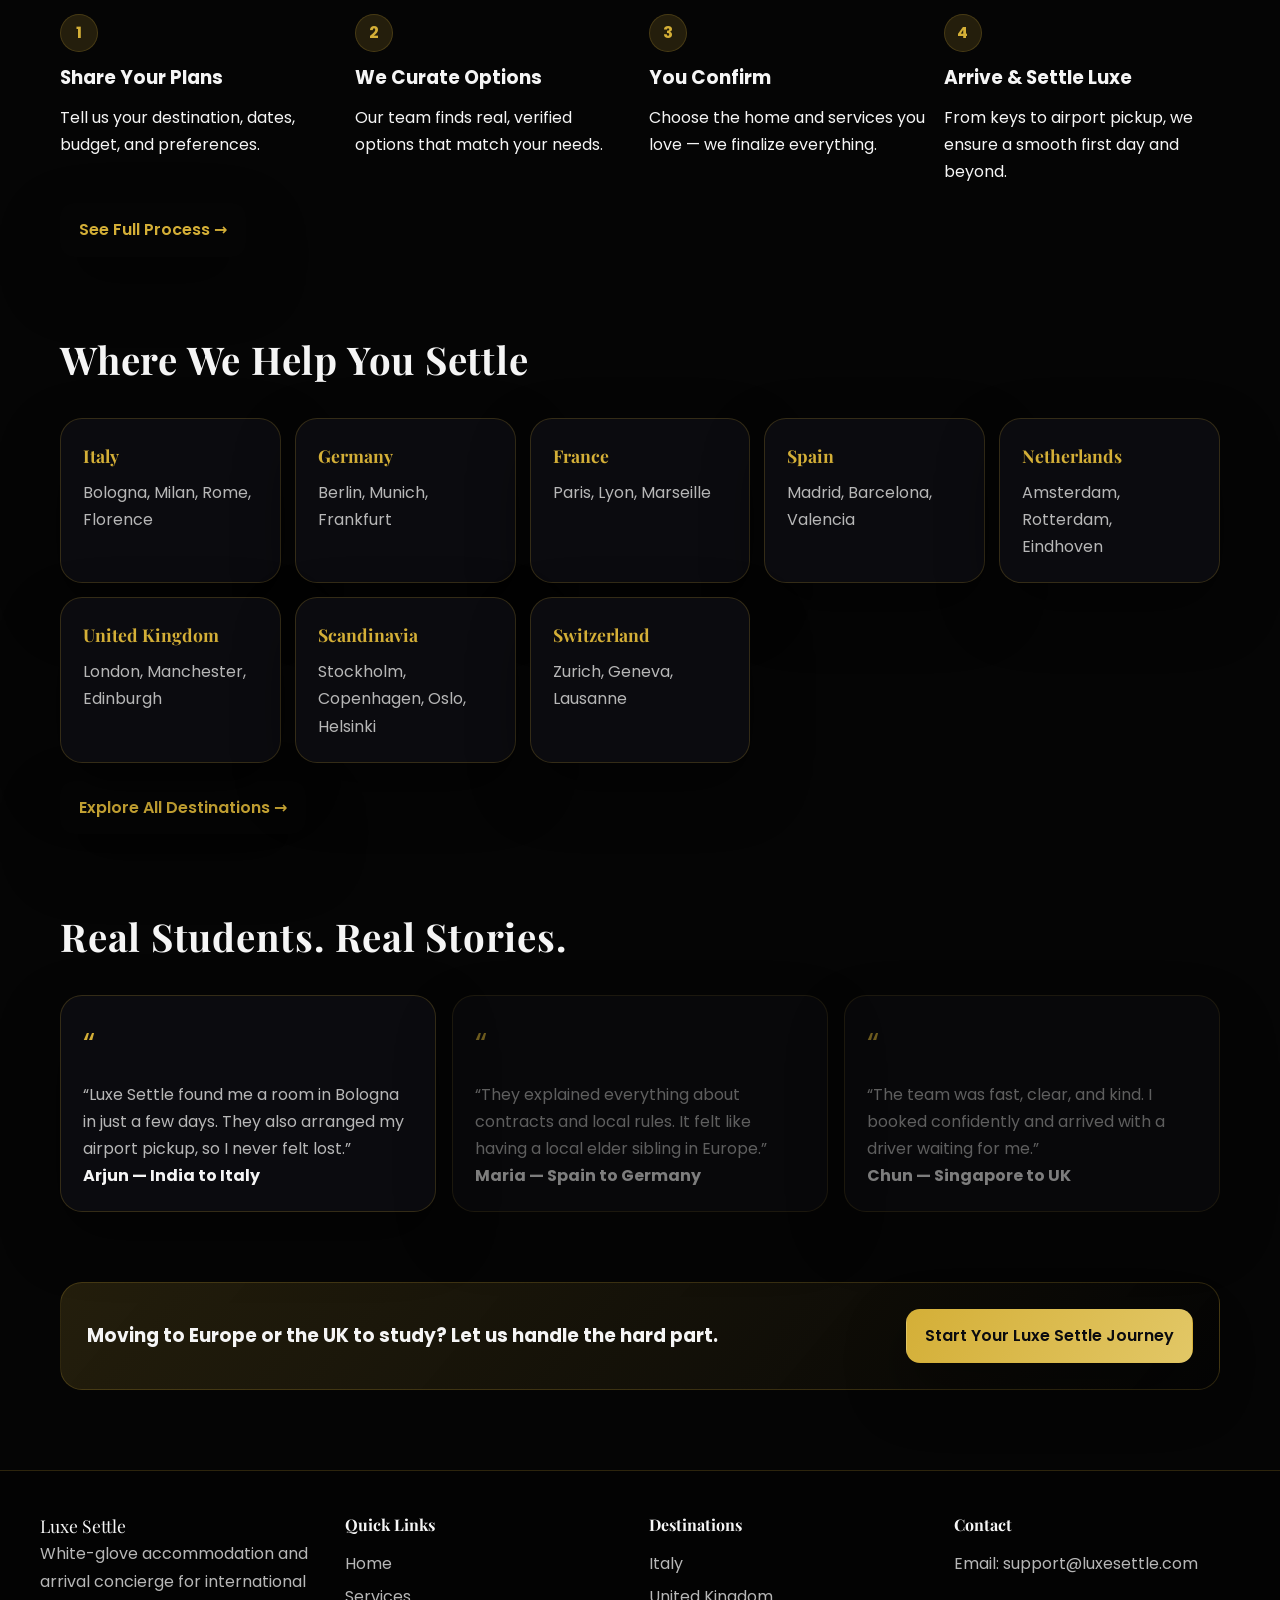
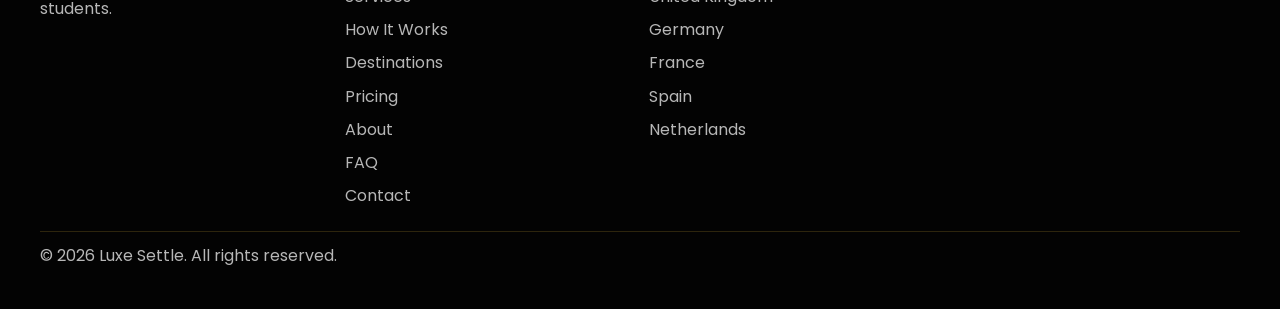
==== commit ea849c35: "Restyle trust strip messaging" ====
--- a/index.html
+++ b/index.html
@@ -84,13 +84,7 @@
     </section>
 
     <div class="strip fade-in" aria-label="Trusted by students">
-      <span>Trusted by students moving to Schengen countries &amp; the UK.</span>
-      <div class="badges">
-        <span class="badge">Bologna</span>
-        <span class="badge">Berlin</span>
-        <span class="badge">London</span>
-        <span class="badge">Paris</span>
-      </div>
+      <span class="glow-text">Highly Trusted by students moving across Europe. 30+ destinations supported.</span>
     </div>
 
     <section class="section fade-in" id="services">
--- a/styles.css
+++ b/styles.css
@@ -347,24 +347,17 @@
   padding: 12px 18px;
   display: flex;
   align-items: center;
-  justify-content: space-between;
+  justify-content: center;
   gap: 12px;
   margin: 36px 0;
 }
 
-.badges {
-  display: flex;
-  gap: 10px;
-  flex-wrap: wrap;
-}
-
-.badge {
-  padding: 8px 12px;
-  border-radius: 999px;
-  background: rgba(255, 255, 255, 0.04);
-  border: 1px solid var(--line);
-  color: var(--muted);
-  font-size: 0.9rem;
+.glow-text {
+  color: var(--gold);
+  font-weight: 600;
+  letter-spacing: 0.2px;
+  animation: glowPulse 3.5s ease-in-out infinite;
+  text-align: center;
 }
 
 .card-grid {
@@ -662,7 +655,7 @@
 
 .form-grid {
   display: grid;
-  grid-template-columns: repeat(auto-fit, minmax(260px, 1fr));
+  grid-template-columns: repeat(auto-fit, minmax(280px, 1fr));
   gap: 14px 16px;
 }
 
@@ -670,6 +663,23 @@
   display: flex;
   flex-direction: column;
   gap: 6px;
+}
+
+.form-group.wide {
+  grid-column: span 2;
+  min-width: min(100%, 580px);
+}
+
+.phone-input {
+  display: grid;
+  grid-template-columns: 140px 1fr;
+  gap: 10px;
+  align-items: center;
+}
+
+.phone-input select {
+  min-width: 120px;
+  max-width: 180px;
 }
 
 label {
@@ -745,6 +755,12 @@
 @keyframes floatGlow {
   from { transform: translate(-10px, -6px); }
   to { transform: translate(12px, 8px); }
+}
+
+@keyframes glowPulse {
+  0% { text-shadow: 0 0 8px rgba(212, 175, 55, 0.35), 0 0 18px rgba(212, 175, 55, 0.15); }
+  50% { text-shadow: 0 0 16px rgba(212, 175, 55, 0.6), 0 0 28px rgba(212, 175, 55, 0.35); }
+  100% { text-shadow: 0 0 8px rgba(212, 175, 55, 0.35), 0 0 18px rgba(212, 175, 55, 0.15); }
 }
 
 @media (max-width: 900px) {
@@ -764,6 +780,8 @@
   .navbar { padding: 14px; }
   main { padding: 32px 16px 60px; }
   .section { margin: 56px 0; }
-  .strip { flex-direction: column; align-items: flex-start; }
+  .strip { flex-direction: column; align-items: center; text-align: center; }
   .image-stack { grid-template-columns: 1fr; }
-}
+  .form-group.wide { grid-column: 1; }
+  .phone-input { grid-template-columns: 1fr; }
+}
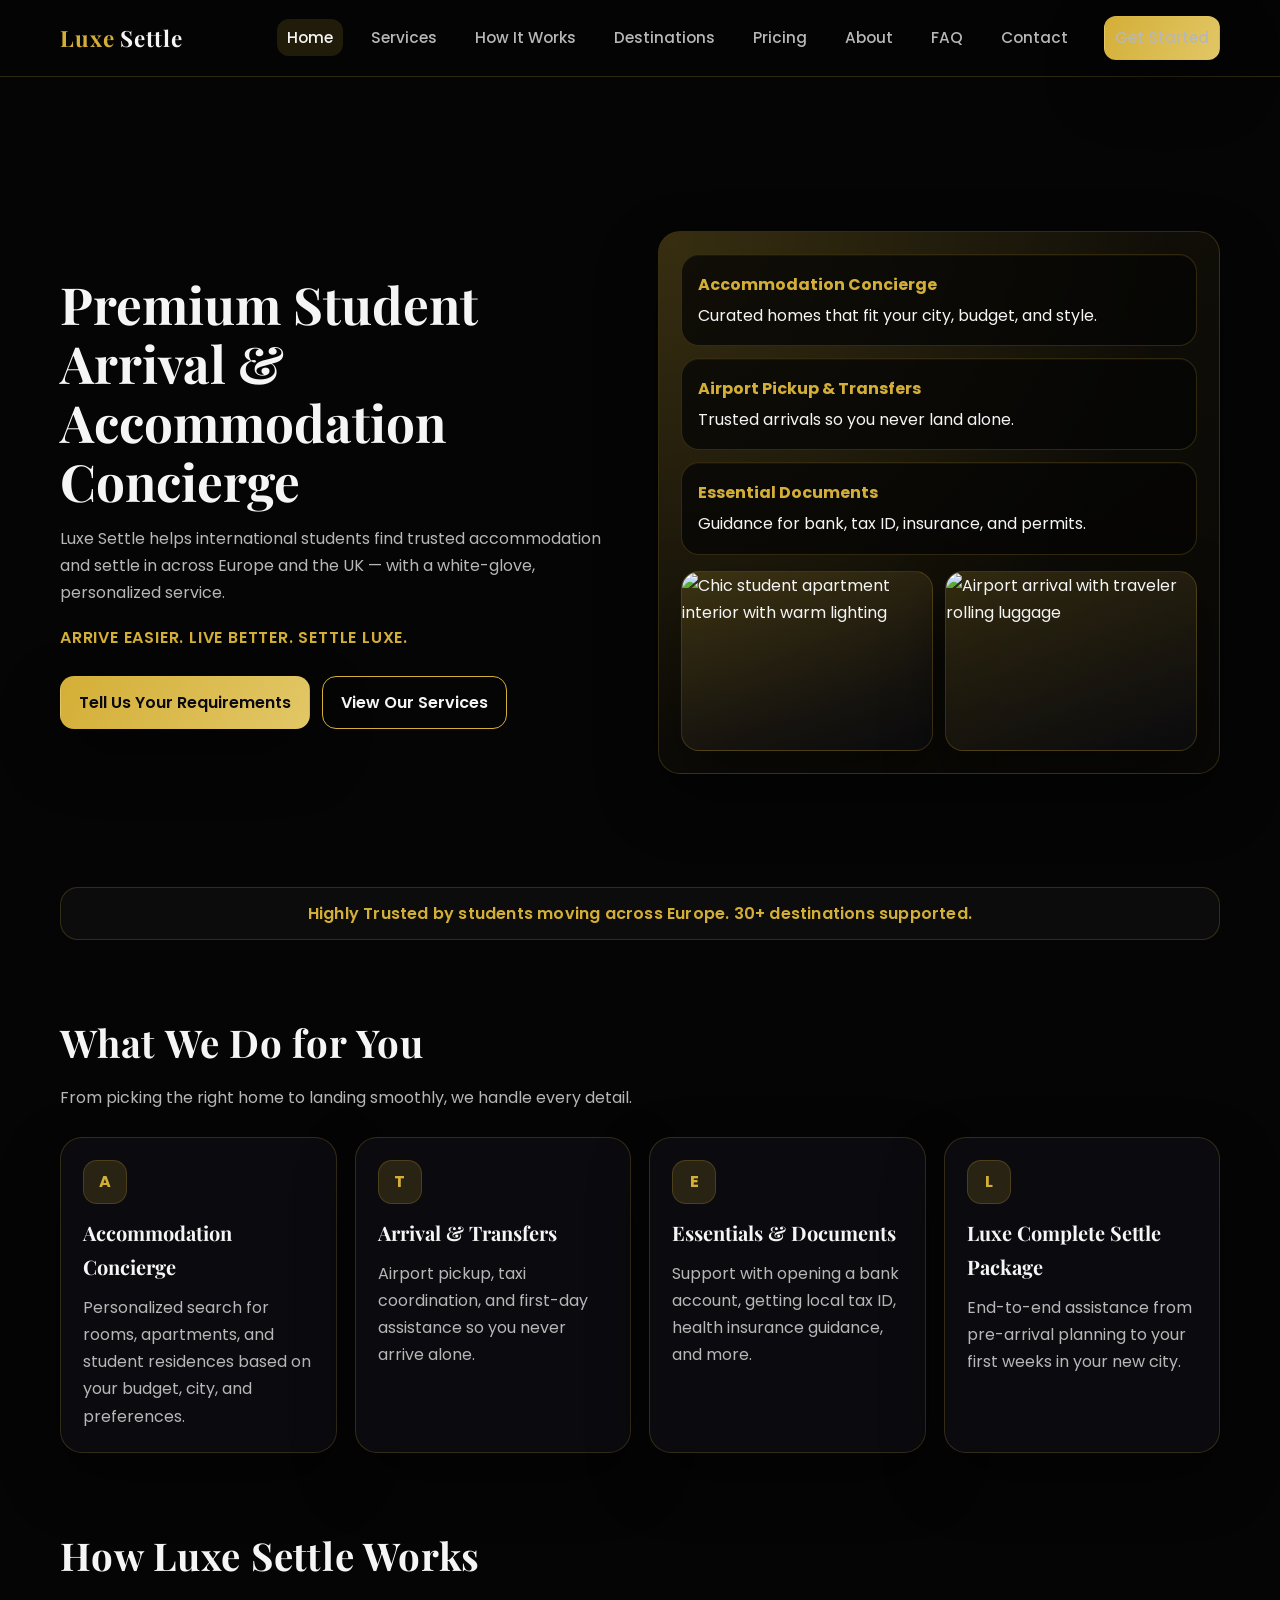
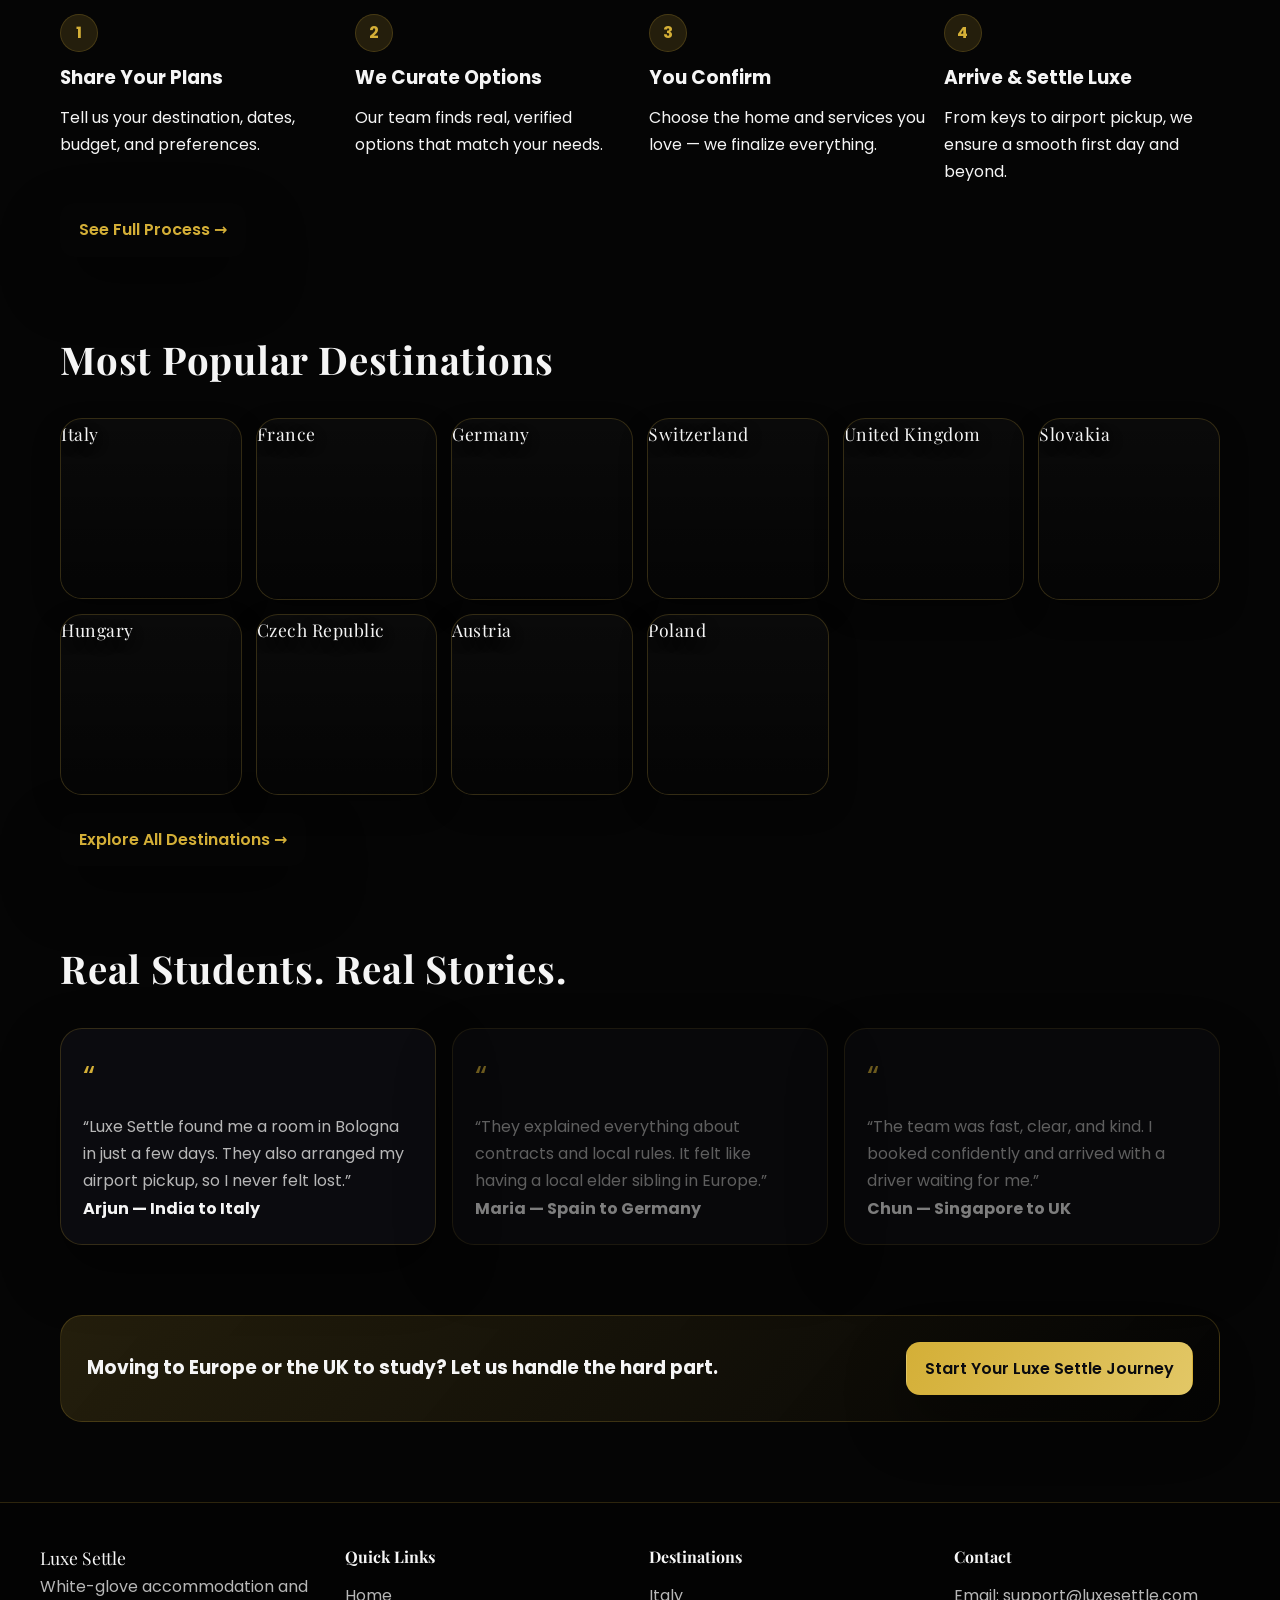
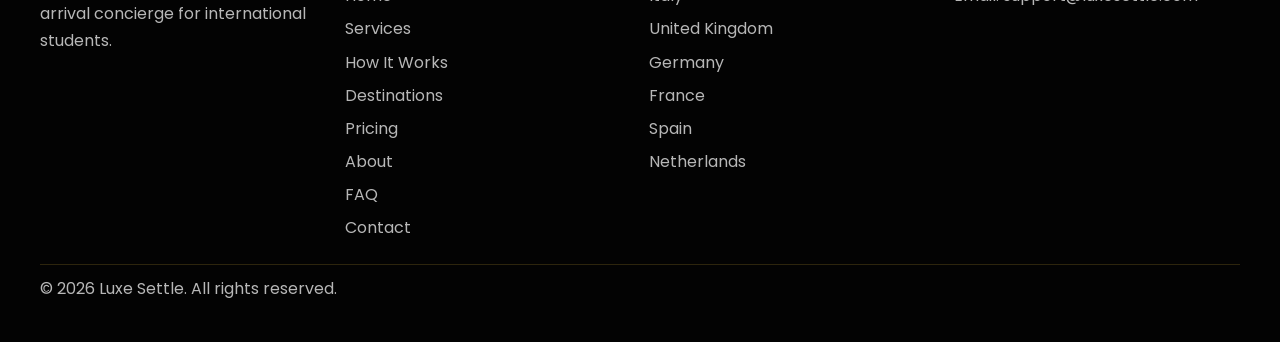
==== commit 3a8103e4: "Update homepage destination tiles" ====
--- a/index.html
+++ b/index.html
@@ -149,40 +149,38 @@
 
     <section class="section fade-in" id="destinations">
       <div class="section-header">
-        <h2>Where We Help You Settle</h2>
-      </div>
-      <div class="destinations-grid card-grid">
-        <div class="card destination-card">
-          <h4>Italy</h4>
-          <ul><li>Bologna, Milan, Rome, Florence</li></ul>
-        </div>
-        <div class="card destination-card">
-          <h4>Germany</h4>
-          <ul><li>Berlin, Munich, Frankfurt</li></ul>
-        </div>
-        <div class="card destination-card">
-          <h4>France</h4>
-          <ul><li>Paris, Lyon, Marseille</li></ul>
-        </div>
-        <div class="card destination-card">
-          <h4>Spain</h4>
-          <ul><li>Madrid, Barcelona, Valencia</li></ul>
-        </div>
-        <div class="card destination-card">
-          <h4>Netherlands</h4>
-          <ul><li>Amsterdam, Rotterdam, Eindhoven</li></ul>
-        </div>
-        <div class="card destination-card">
-          <h4>United Kingdom</h4>
-          <ul><li>London, Manchester, Edinburgh</li></ul>
-        </div>
-        <div class="card destination-card">
-          <h4>Scandinavia</h4>
-          <ul><li>Stockholm, Copenhagen, Oslo, Helsinki</li></ul>
-        </div>
-        <div class="card destination-card">
-          <h4>Switzerland</h4>
-          <ul><li>Zurich, Geneva, Lausanne</li></ul>
+        <h2>Most Popular Destinations</h2>
+      </div>
+      <div class="destinations-grid destination-tiles" role="list">
+        <div class="destination-square" style="--bg-image: url('https://images.unsplash.com/photo-1505761671935-60b3a7427bad?auto=format&fit=crop&w=800&q=80');" aria-label="Italy" role="listitem">
+          <div class="destination-overlay">Italy</div>
+        </div>
+        <div class="destination-square" style="--bg-image: url('https://images.unsplash.com/photo-1502602898657-3e91760cbb34?auto=format&fit=crop&w=800&q=80');" aria-label="France" role="listitem">
+          <div class="destination-overlay">France</div>
+        </div>
+        <div class="destination-square" style="--bg-image: url('https://images.unsplash.com/photo-1505764706515-aa95265c5abc?auto=format&fit=crop&w=800&q=80');" aria-label="Germany" role="listitem">
+          <div class="destination-overlay">Germany</div>
+        </div>
+        <div class="destination-square" style="--bg-image: url('https://images.unsplash.com/photo-1469474968028-56623f02e42e?auto=format&fit=crop&w=800&q=80');" aria-label="Switzerland" role="listitem">
+          <div class="destination-overlay">Switzerland</div>
+        </div>
+        <div class="destination-square" style="--bg-image: url('https://images.unsplash.com/photo-1439416915279-68957d86ad1e?auto=format&fit=crop&w=800&q=80');" aria-label="United Kingdom" role="listitem">
+          <div class="destination-overlay">United Kingdom</div>
+        </div>
+        <div class="destination-square" style="--bg-image: url('https://images.unsplash.com/photo-1476480862126-209bfaa8edc8?auto=format&fit=crop&w=800&q=80');" aria-label="Slovakia" role="listitem">
+          <div class="destination-overlay">Slovakia</div>
+        </div>
+        <div class="destination-square" style="--bg-image: url('https://images.unsplash.com/photo-1526481280695-3c469c1cd1ee?auto=format&fit=crop&w=800&q=80');" aria-label="Hungary" role="listitem">
+          <div class="destination-overlay">Hungary</div>
+        </div>
+        <div class="destination-square" style="--bg-image: url('https://images.unsplash.com/photo-1467269204594-9661b134dd2b?auto=format&fit=crop&w=800&q=80');" aria-label="Czech Republic" role="listitem">
+          <div class="destination-overlay">Czech Republic</div>
+        </div>
+        <div class="destination-square" style="--bg-image: url('https://images.unsplash.com/photo-1521292270410-a8c47c4a0d72?auto=format&fit=crop&w=800&q=80');" aria-label="Austria" role="listitem">
+          <div class="destination-overlay">Austria</div>
+        </div>
+        <div class="destination-square" style="--bg-image: url('https://images.unsplash.com/photo-1505765044224-70b22a0265a0?auto=format&fit=crop&w=800&q=80');" aria-label="Poland" role="listitem">
+          <div class="destination-overlay">Poland</div>
         </div>
       </div>
       <div style="margin-top: 18px;">
--- a/styles.css
+++ b/styles.css
@@ -436,6 +436,53 @@
   gap: 14px;
 }
 
+.destination-tiles {
+  grid-template-columns: repeat(auto-fit, minmax(160px, 1fr));
+}
+
+.destination-square {
+  position: relative;
+  aspect-ratio: 1 / 1;
+  border-radius: var(--radius-lg);
+  overflow: hidden;
+  border: 1px solid var(--line);
+  background: #0b0b0b;
+  background-image: var(--bg-image);
+  background-size: cover;
+  background-position: center;
+  box-shadow: 0 12px 28px rgba(0, 0, 0, 0.3);
+  transition: transform 0.3s ease, box-shadow 0.3s ease, border-color 0.3s ease;
+}
+
+.destination-square::after {
+  content: "";
+  position: absolute;
+  inset: 0;
+  background: linear-gradient(180deg, rgba(0, 0, 0, 0.1), rgba(0, 0, 0, 0.6));
+}
+
+.destination-overlay {
+  position: relative;
+  z-index: 1;
+  color: var(--offwhite);
+  font-family: 'Playfair Display', serif;
+  font-size: 1.1rem;
+  text-shadow: 0 4px 16px rgba(0, 0, 0, 0.35);
+  letter-spacing: 0.5px;
+}
+
+.destination-square:hover,
+.destination-square:focus-visible {
+  transform: translateY(-4px) scale(1.01);
+  box-shadow: 0 18px 34px rgba(0, 0, 0, 0.4), 0 0 0 1px rgba(212, 175, 55, 0.3);
+  border-color: rgba(212, 175, 55, 0.6);
+  outline: none;
+}
+
+.destination-square:focus-visible {
+  box-shadow: 0 18px 34px rgba(0, 0, 0, 0.4), 0 0 0 2px var(--gold);
+}
+
 .destination-card h4 {
   color: var(--gold);
   font-family: 'Playfair Display', serif;
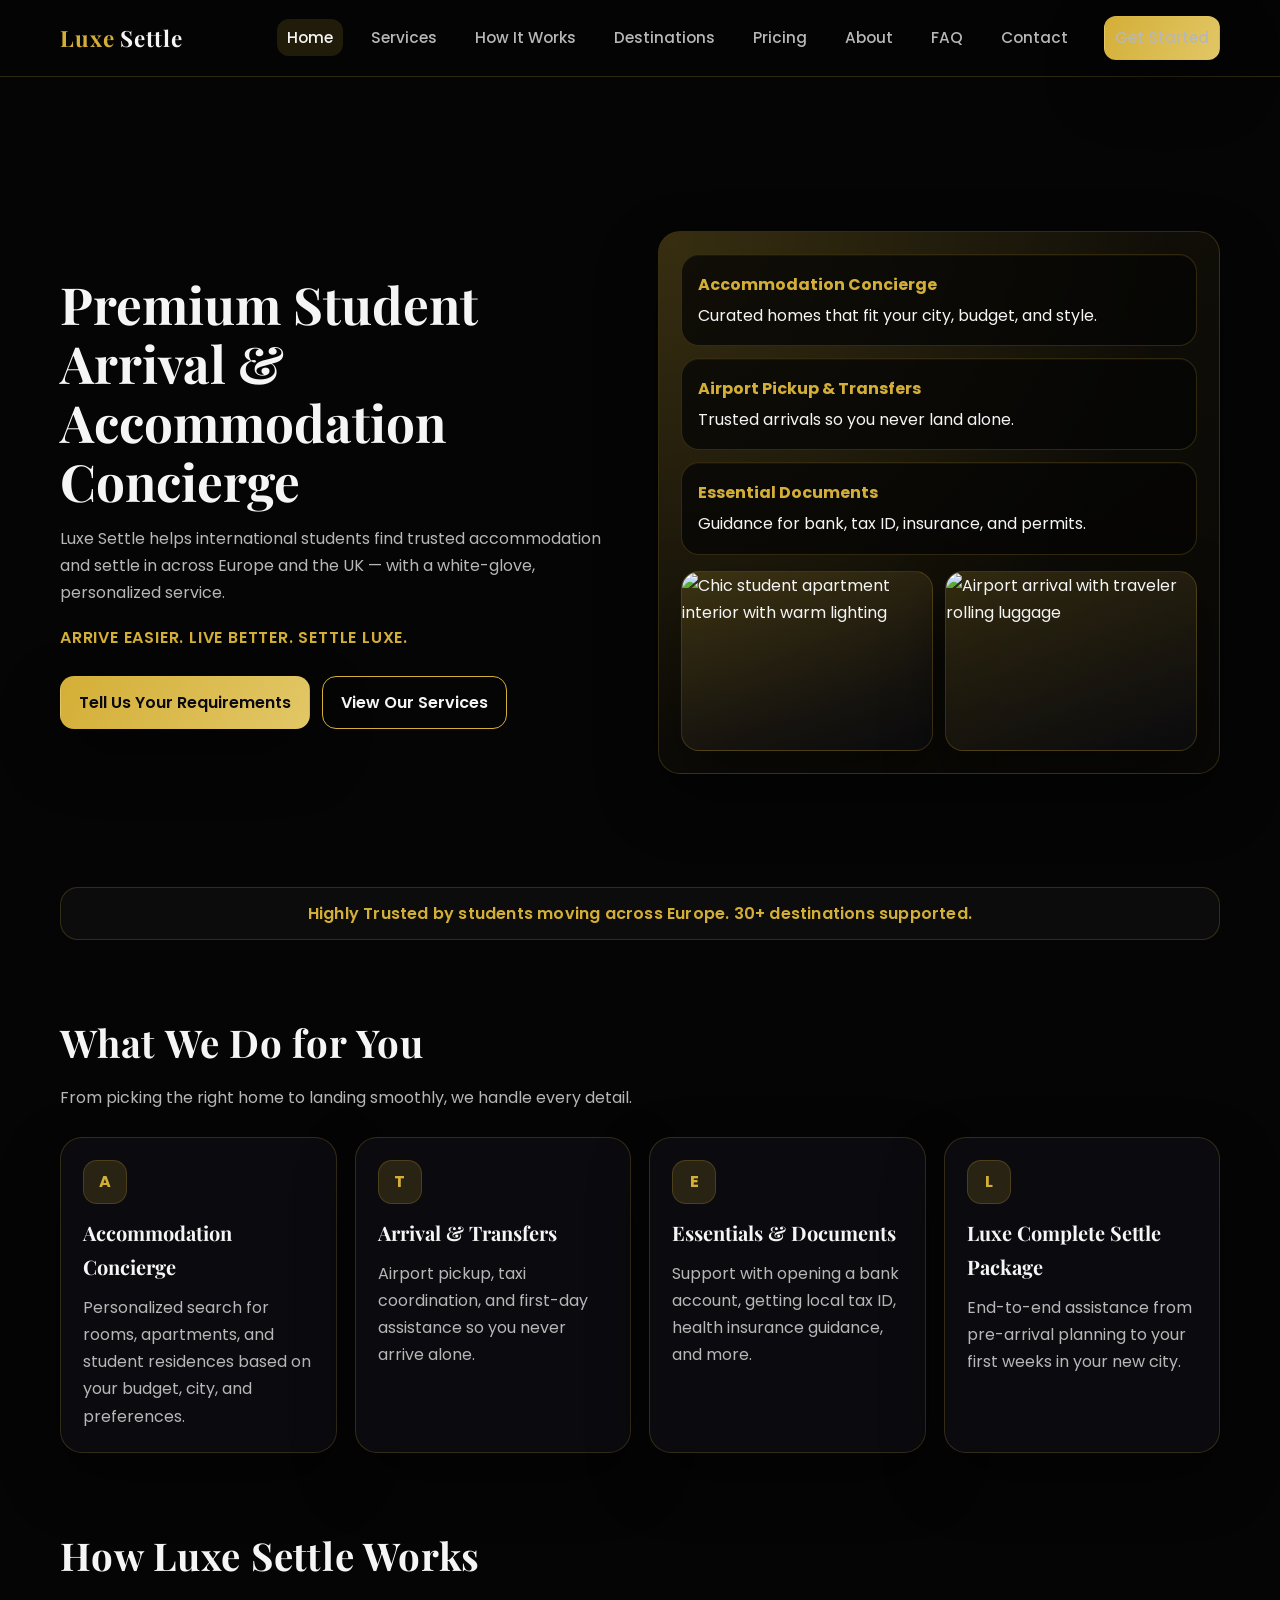
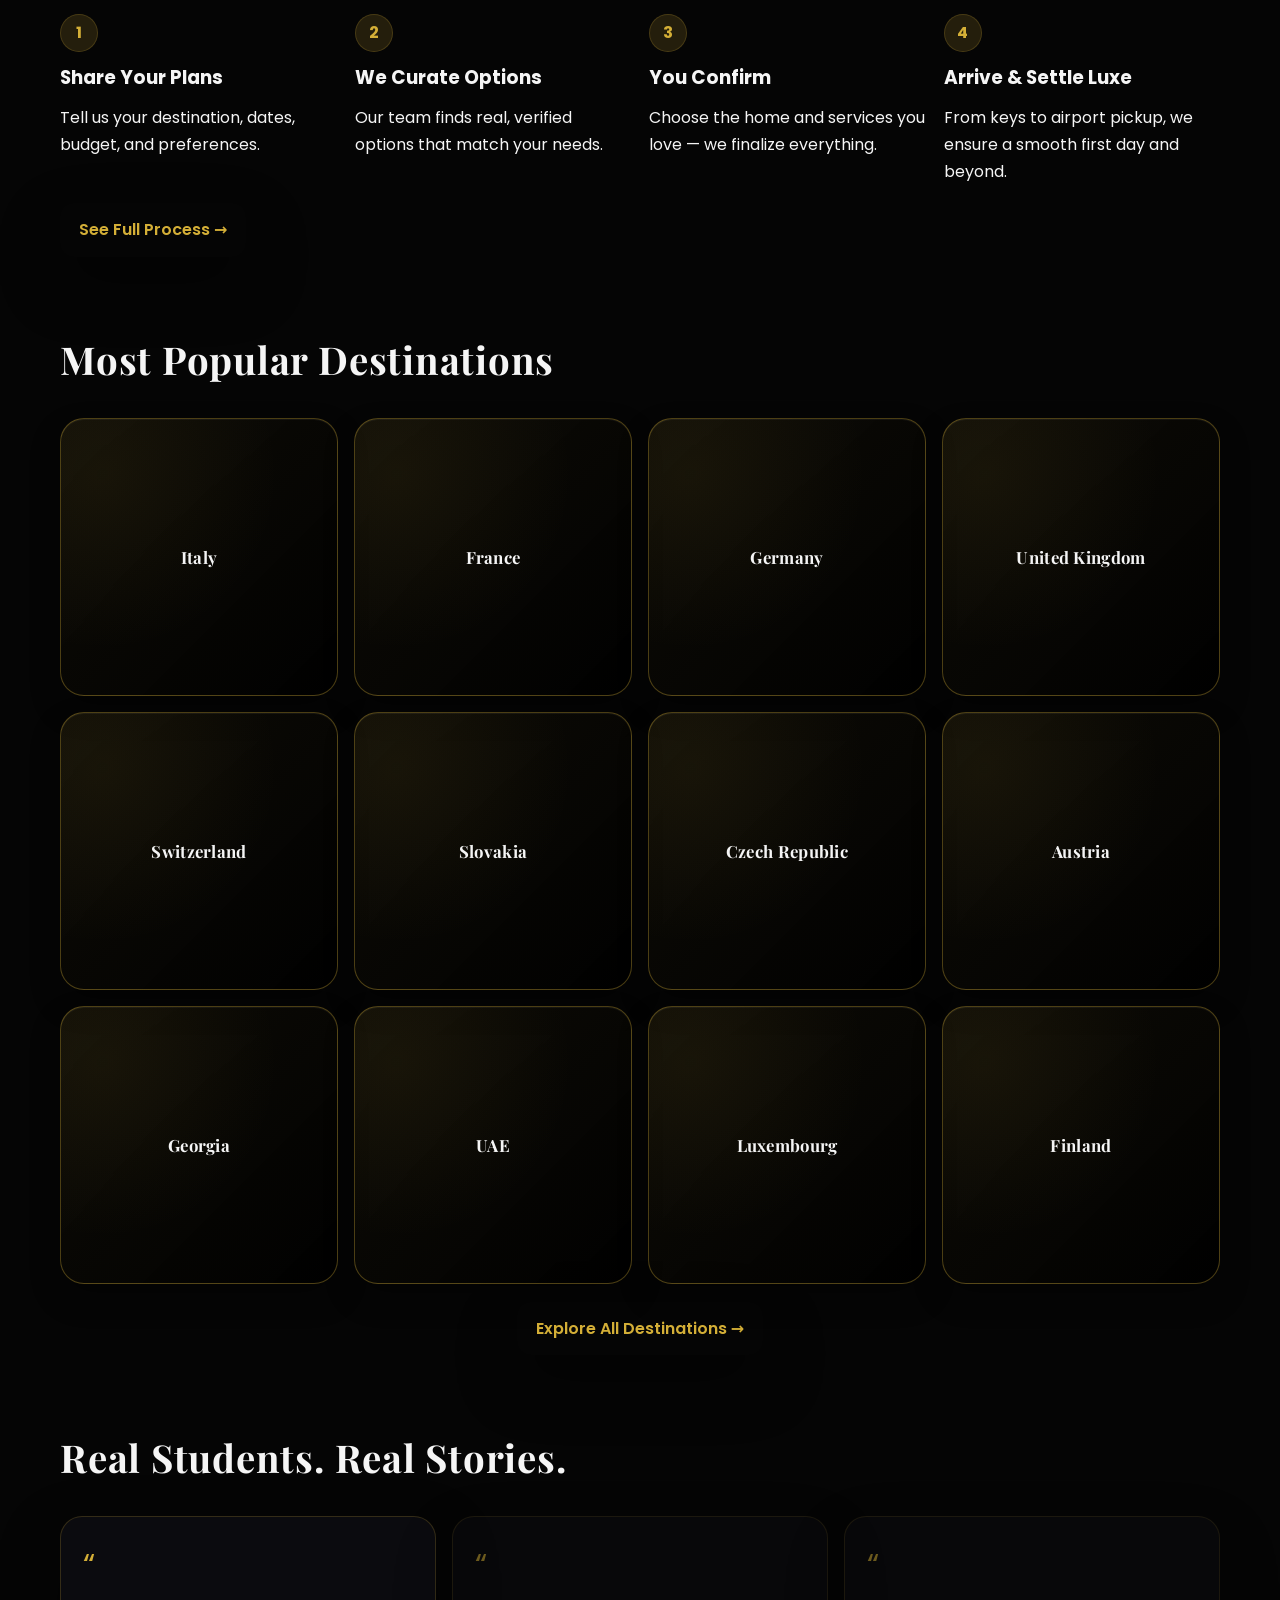
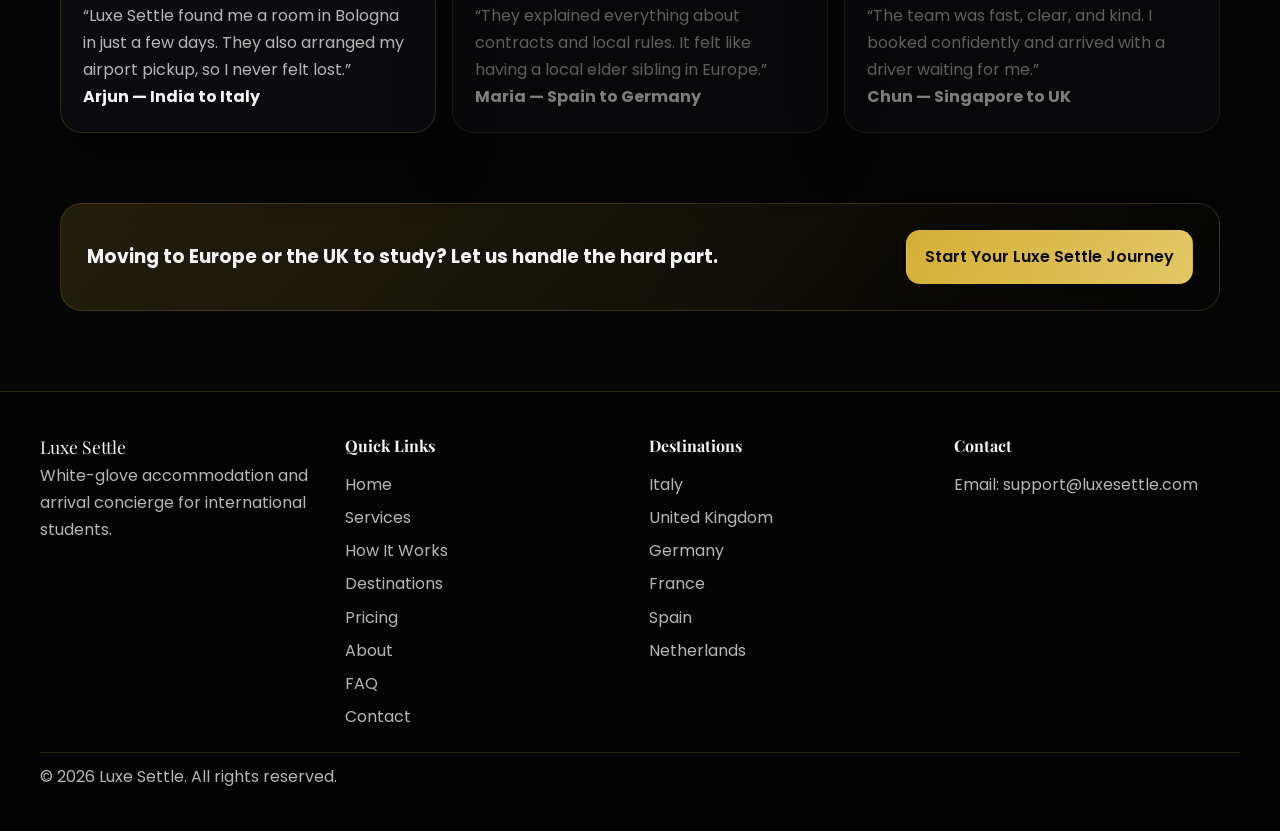
==== commit 679f3cd5: "Refine homepage destinations grid" ====
--- a/index.html
+++ b/index.html
@@ -151,39 +151,21 @@
       <div class="section-header">
         <h2>Most Popular Destinations</h2>
       </div>
-      <div class="destinations-grid destination-tiles" role="list">
-        <div class="destination-square" style="--bg-image: url('https://images.unsplash.com/photo-1505761671935-60b3a7427bad?auto=format&fit=crop&w=800&q=80');" aria-label="Italy" role="listitem">
-          <div class="destination-overlay">Italy</div>
-        </div>
-        <div class="destination-square" style="--bg-image: url('https://images.unsplash.com/photo-1502602898657-3e91760cbb34?auto=format&fit=crop&w=800&q=80');" aria-label="France" role="listitem">
-          <div class="destination-overlay">France</div>
-        </div>
-        <div class="destination-square" style="--bg-image: url('https://images.unsplash.com/photo-1505764706515-aa95265c5abc?auto=format&fit=crop&w=800&q=80');" aria-label="Germany" role="listitem">
-          <div class="destination-overlay">Germany</div>
-        </div>
-        <div class="destination-square" style="--bg-image: url('https://images.unsplash.com/photo-1469474968028-56623f02e42e?auto=format&fit=crop&w=800&q=80');" aria-label="Switzerland" role="listitem">
-          <div class="destination-overlay">Switzerland</div>
-        </div>
-        <div class="destination-square" style="--bg-image: url('https://images.unsplash.com/photo-1439416915279-68957d86ad1e?auto=format&fit=crop&w=800&q=80');" aria-label="United Kingdom" role="listitem">
-          <div class="destination-overlay">United Kingdom</div>
-        </div>
-        <div class="destination-square" style="--bg-image: url('https://images.unsplash.com/photo-1476480862126-209bfaa8edc8?auto=format&fit=crop&w=800&q=80');" aria-label="Slovakia" role="listitem">
-          <div class="destination-overlay">Slovakia</div>
-        </div>
-        <div class="destination-square" style="--bg-image: url('https://images.unsplash.com/photo-1526481280695-3c469c1cd1ee?auto=format&fit=crop&w=800&q=80');" aria-label="Hungary" role="listitem">
-          <div class="destination-overlay">Hungary</div>
-        </div>
-        <div class="destination-square" style="--bg-image: url('https://images.unsplash.com/photo-1467269204594-9661b134dd2b?auto=format&fit=crop&w=800&q=80');" aria-label="Czech Republic" role="listitem">
-          <div class="destination-overlay">Czech Republic</div>
-        </div>
-        <div class="destination-square" style="--bg-image: url('https://images.unsplash.com/photo-1521292270410-a8c47c4a0d72?auto=format&fit=crop&w=800&q=80');" aria-label="Austria" role="listitem">
-          <div class="destination-overlay">Austria</div>
-        </div>
-        <div class="destination-square" style="--bg-image: url('https://images.unsplash.com/photo-1505765044224-70b22a0265a0?auto=format&fit=crop&w=800&q=80');" aria-label="Poland" role="listitem">
-          <div class="destination-overlay">Poland</div>
-        </div>
-      </div>
-      <div style="margin-top: 18px;">
+      <div class="destination-gold-grid" role="list">
+        <a class="destination-gold-card" href="#" aria-label="Italy" role="listitem"><span>Italy</span></a>
+        <a class="destination-gold-card" href="#" aria-label="France" role="listitem"><span>France</span></a>
+        <a class="destination-gold-card" href="#" aria-label="Germany" role="listitem"><span>Germany</span></a>
+        <a class="destination-gold-card" href="#" aria-label="United Kingdom" role="listitem"><span>United Kingdom</span></a>
+        <a class="destination-gold-card" href="#" aria-label="Switzerland" role="listitem"><span>Switzerland</span></a>
+        <a class="destination-gold-card" href="#" aria-label="Slovakia" role="listitem"><span>Slovakia</span></a>
+        <a class="destination-gold-card" href="#" aria-label="Czech Republic" role="listitem"><span>Czech Republic</span></a>
+        <a class="destination-gold-card" href="#" aria-label="Austria" role="listitem"><span>Austria</span></a>
+        <a class="destination-gold-card" href="#" aria-label="Georgia" role="listitem"><span>Georgia</span></a>
+        <a class="destination-gold-card" href="#" aria-label="UAE" role="listitem"><span>UAE</span></a>
+        <a class="destination-gold-card" href="#" aria-label="Luxembourg" role="listitem"><span>Luxembourg</span></a>
+        <a class="destination-gold-card" href="#" aria-label="Finland" role="listitem"><span>Finland</span></a>
+      </div>
+      <div style="margin-top: 18px; text-align: center;">
         <a class="btn btn-link" href="destinations.html">Explore All Destinations →</a>
       </div>
     </section>
--- a/styles.css
+++ b/styles.css
@@ -483,6 +483,86 @@
   box-shadow: 0 18px 34px rgba(0, 0, 0, 0.4), 0 0 0 2px var(--gold);
 }
 
+/* Most Popular Destinations – Luxe Gold Cards */
+.destination-gold-grid {
+  display: grid;
+  gap: 16px;
+  grid-template-columns: repeat(auto-fit, minmax(180px, 1fr));
+}
+
+@media (min-width: 1024px) {
+  .destination-gold-grid {
+    grid-template-columns: repeat(4, minmax(0, 1fr));
+  }
+}
+
+@media (max-width: 640px) {
+  .destination-gold-grid {
+    gap: 12px;
+    grid-template-columns: repeat(auto-fit, minmax(150px, 1fr));
+  }
+}
+
+.destination-gold-card {
+  position: relative;
+  display: grid;
+  place-items: center;
+  aspect-ratio: 1 / 1;
+  border-radius: 24px;
+  background: radial-gradient(circle at 15% 20%, rgba(212, 175, 55, 0.06), transparent 55%),
+    linear-gradient(135deg, rgba(212, 175, 55, 0.05), rgba(0, 0, 0, 0.9));
+  border: 1px solid rgba(212, 175, 55, 0.35);
+  color: var(--text);
+  font-family: 'Playfair Display', serif;
+  font-size: 1.05rem;
+  font-weight: 700;
+  letter-spacing: 0.3px;
+  text-align: center;
+  overflow: hidden;
+  isolation: isolate;
+  box-shadow: inset 0 1px 0 rgba(255, 255, 255, 0.05), 0 14px 30px rgba(0, 0, 0, 0.32);
+  transition: all 260ms ease-out;
+}
+
+.destination-gold-card::after {
+  content: "";
+  position: absolute;
+  inset: -20%;
+  background: linear-gradient(120deg, rgba(212, 175, 55, 0) 30%, rgba(212, 175, 55, 0.25) 50%, rgba(212, 175, 55, 0) 70%);
+  transform: translateX(-120%);
+  opacity: 0;
+  pointer-events: none;
+}
+
+.destination-gold-card:hover,
+.destination-gold-card:focus-visible {
+  transform: scale(1.03);
+  border-color: rgba(212, 175, 55, 0.9);
+  box-shadow: 0 0 18px rgba(212, 175, 55, 0.35), 0 18px 32px rgba(0, 0, 0, 0.45);
+  color: #f9eed0;
+  outline: none;
+}
+
+.destination-gold-card:hover::after,
+.destination-gold-card:focus-visible::after {
+  opacity: 1;
+  animation: gold-sheen 0.8s ease-out;
+}
+
+.destination-gold-card span {
+  position: relative;
+  z-index: 1;
+}
+
+@keyframes gold-sheen {
+  from {
+    transform: translateX(-120%);
+  }
+  to {
+    transform: translateX(120%);
+  }
+}
+
 .destination-card h4 {
   color: var(--gold);
   font-family: 'Playfair Display', serif;
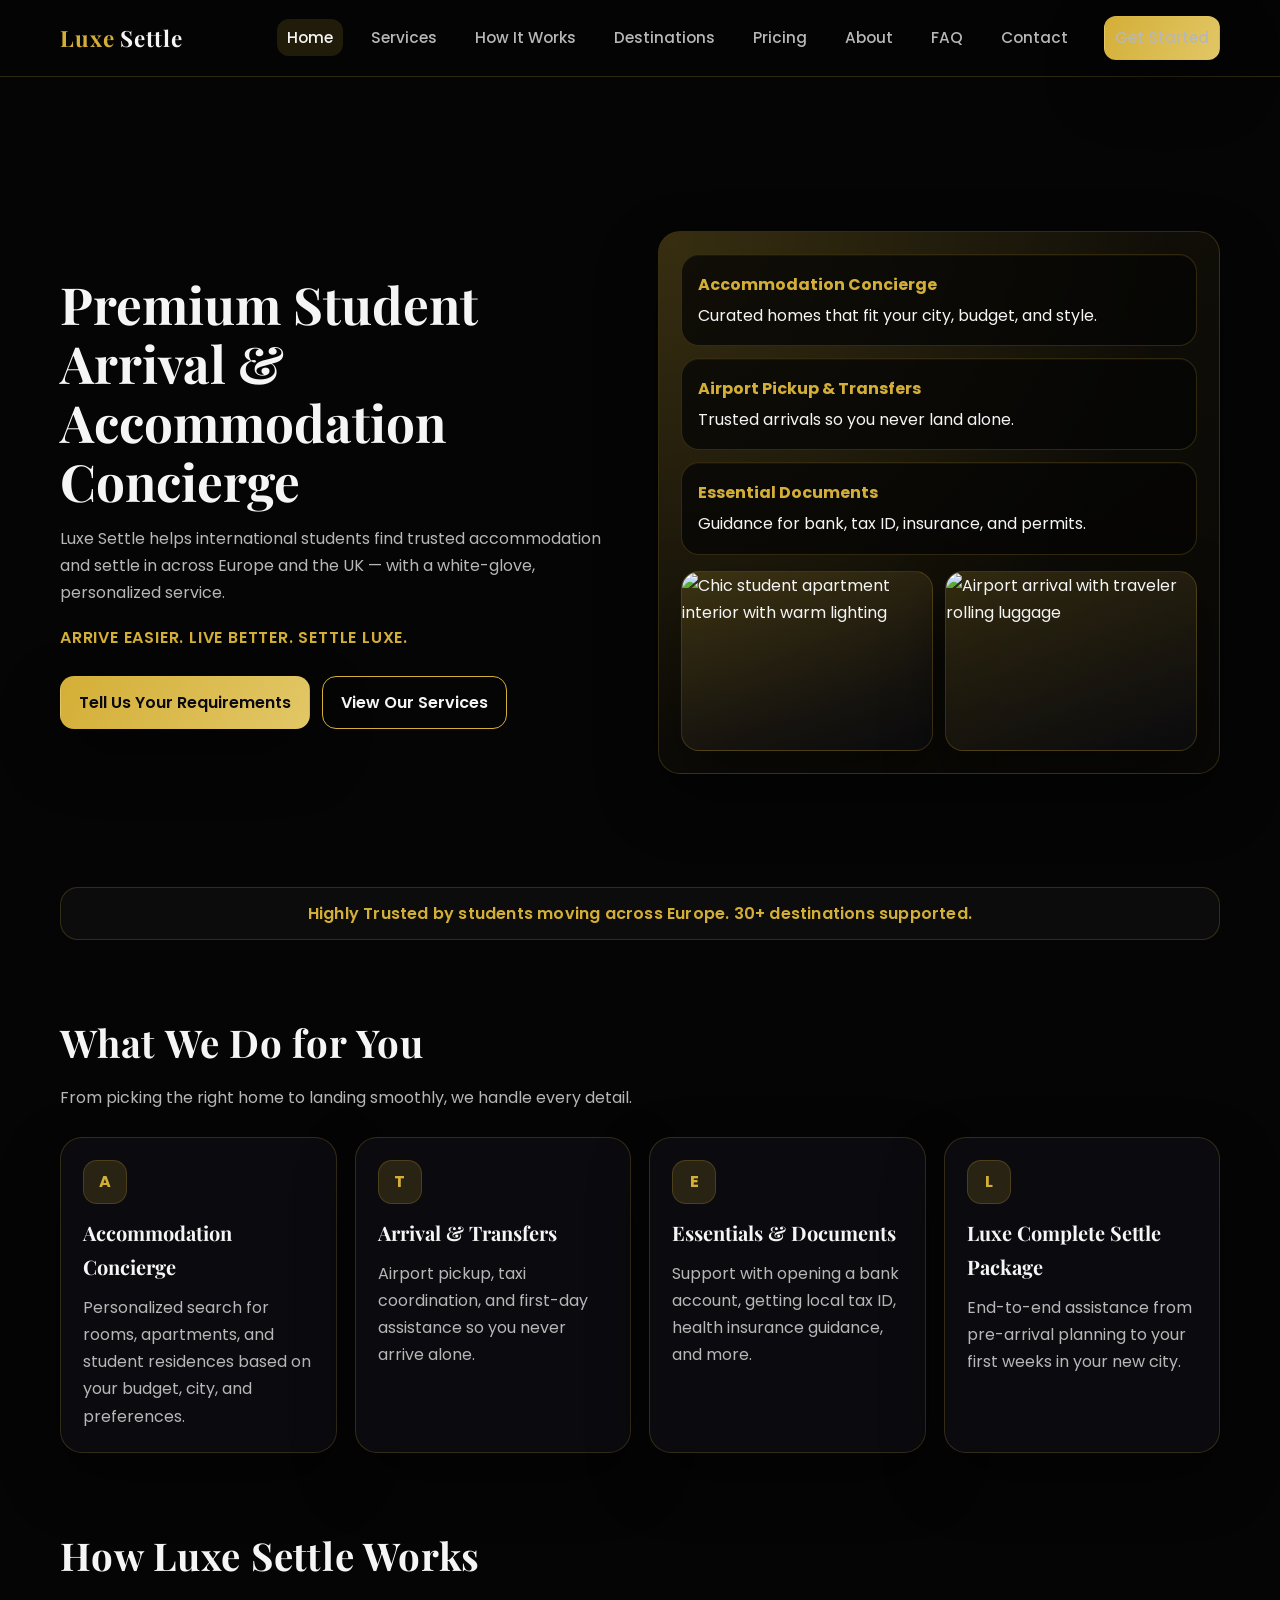
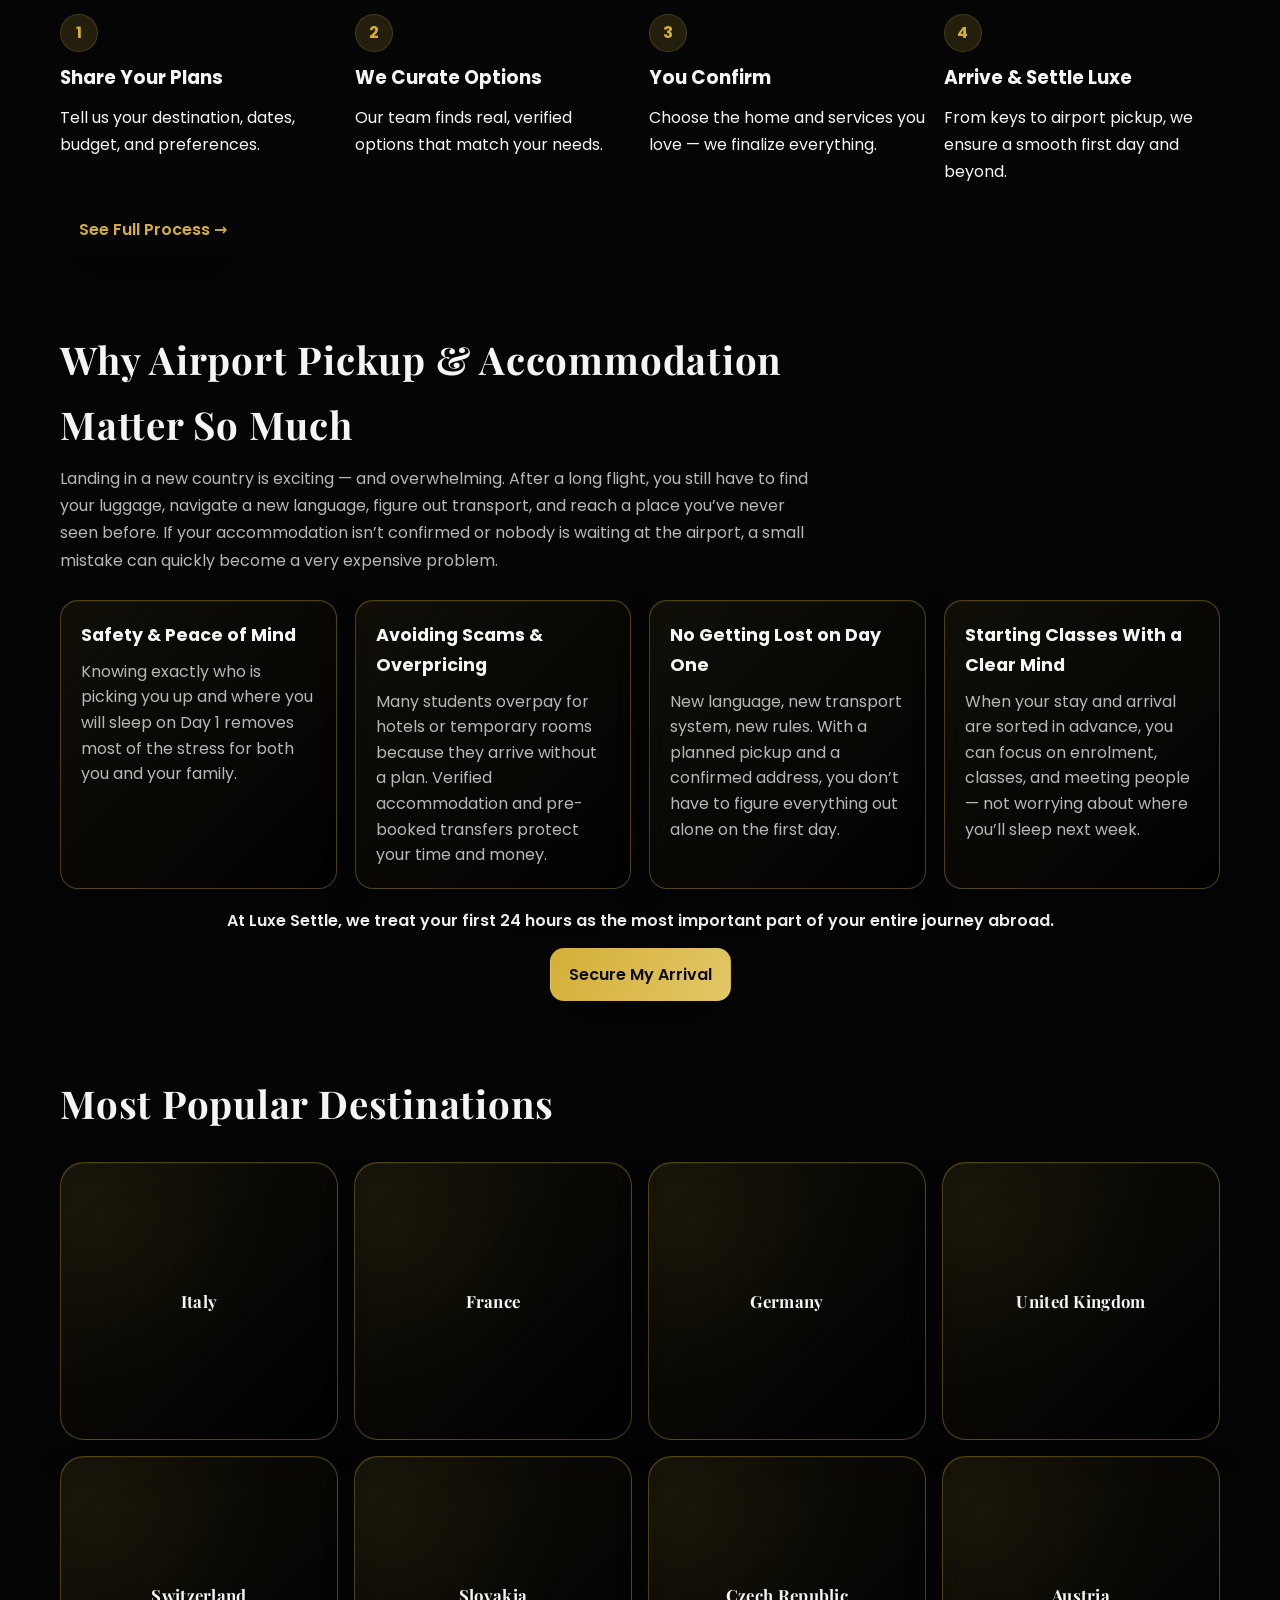
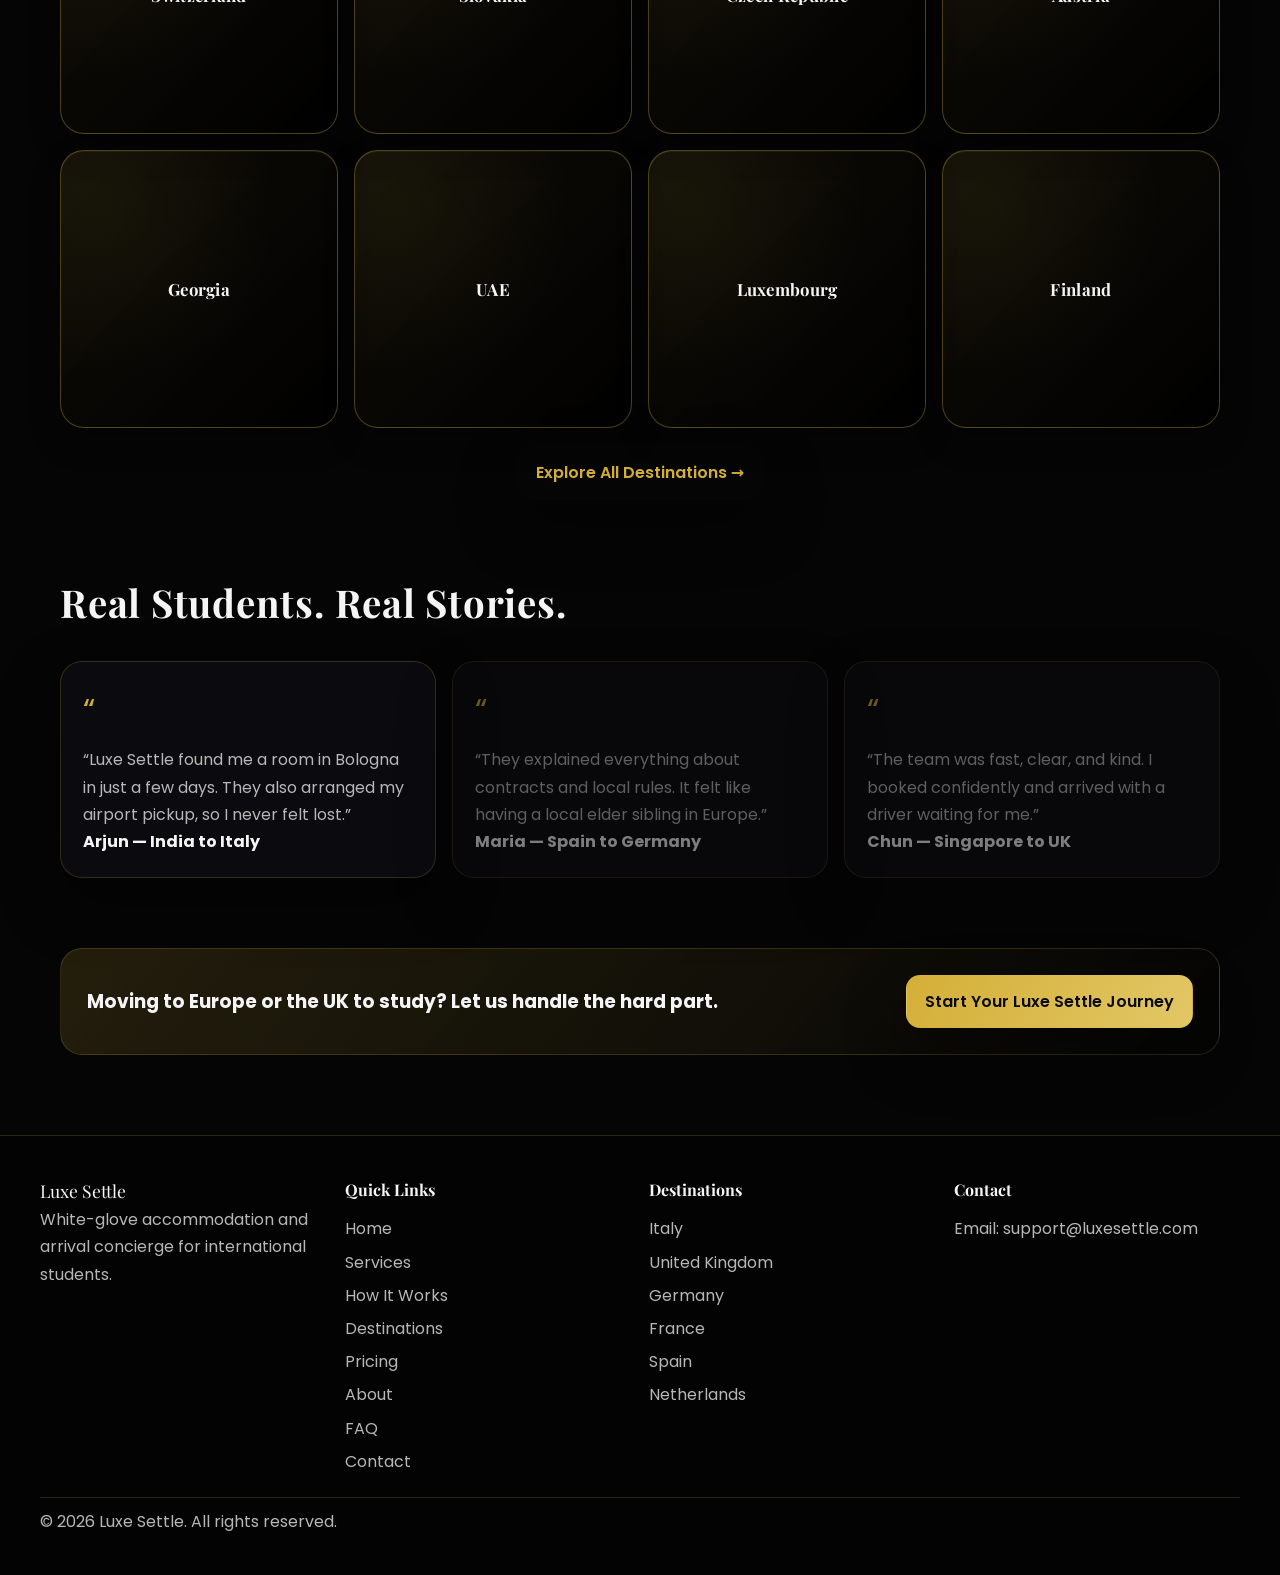
==== commit bb7468a8: "Add arrival importance section to homepage" ====
--- a/index.html
+++ b/index.html
@@ -147,6 +147,35 @@
       </div>
     </section>
 
+    <section class="section fade-in arrival-section">
+      <div class="section-header">
+        <h2>Why Airport Pickup &amp; Accommodation Matter So Much</h2>
+        <p>Landing in a new country is exciting — and overwhelming. After a long flight, you still have to find your luggage, navigate a new language, figure out transport, and reach a place you’ve never seen before. If your accommodation isn’t confirmed or nobody is waiting at the airport, a small mistake can quickly become a very expensive problem.</p>
+      </div>
+      <div class="arrival-grid">
+        <div class="arrival-card">
+          <h3>Safety &amp; Peace of Mind</h3>
+          <p>Knowing exactly who is picking you up and where you will sleep on Day 1 removes most of the stress for both you and your family.</p>
+        </div>
+        <div class="arrival-card">
+          <h3>Avoiding Scams &amp; Overpricing</h3>
+          <p>Many students overpay for hotels or temporary rooms because they arrive without a plan. Verified accommodation and pre-booked transfers protect your time and money.</p>
+        </div>
+        <div class="arrival-card">
+          <h3>No Getting Lost on Day One</h3>
+          <p>New language, new transport system, new rules. With a planned pickup and a confirmed address, you don’t have to figure everything out alone on the first day.</p>
+        </div>
+        <div class="arrival-card">
+          <h3>Starting Classes With a Clear Mind</h3>
+          <p>When your stay and arrival are sorted in advance, you can focus on enrolment, classes, and meeting people — not worrying about where you’ll sleep next week.</p>
+        </div>
+      </div>
+      <p class="arrival-closing">At Luxe Settle, we treat your first 24 hours as the most important part of your entire journey abroad.</p>
+      <div class="arrival-cta">
+        <a class="btn btn-primary" href="contact.html">Secure My Arrival</a>
+      </div>
+    </section>
+
     <section class="section fade-in" id="destinations">
       <div class="section-header">
         <h2>Most Popular Destinations</h2>
--- a/styles.css
+++ b/styles.css
@@ -481,6 +481,91 @@
 
 .destination-square:focus-visible {
   box-shadow: 0 18px 34px rgba(0, 0, 0, 0.4), 0 0 0 2px var(--gold);
+}
+
+/* Arrival Importance */
+.arrival-section .section-header p {
+  max-width: 900px;
+  margin-inline: auto;
+}
+
+.arrival-grid {
+  display: grid;
+  gap: 18px;
+  grid-template-columns: repeat(auto-fit, minmax(240px, 1fr));
+  margin-top: 10px;
+}
+
+@media (min-width: 1024px) {
+  .arrival-grid {
+    grid-template-columns: repeat(4, minmax(0, 1fr));
+  }
+}
+
+@media (max-width: 640px) {
+  .arrival-grid {
+    grid-template-columns: repeat(auto-fit, minmax(180px, 1fr));
+    gap: 14px;
+  }
+}
+
+.arrival-card {
+  position: relative;
+  padding: 20px;
+  border-radius: 18px;
+  background: linear-gradient(135deg, rgba(212, 175, 55, 0.06), rgba(0, 0, 0, 0.85));
+  border: 1px solid rgba(212, 175, 55, 0.35);
+  box-shadow: inset 0 1px 0 rgba(255, 255, 255, 0.06), 0 14px 28px rgba(0, 0, 0, 0.35);
+  color: var(--text);
+  overflow: hidden;
+  isolation: isolate;
+  transition: transform 240ms ease, box-shadow 240ms ease, border-color 240ms ease;
+}
+
+.arrival-card::before {
+  content: "";
+  position: absolute;
+  inset: -20%;
+  background: linear-gradient(120deg, rgba(212, 175, 55, 0) 30%, rgba(212, 175, 55, 0.18) 50%, rgba(212, 175, 55, 0) 70%);
+  transform: translateX(-120%);
+  opacity: 0;
+  pointer-events: none;
+}
+
+.arrival-card h3 {
+  font-size: 1.1rem;
+  margin-bottom: 8px;
+  color: var(--offwhite);
+}
+
+.arrival-card p {
+  color: var(--muted);
+  line-height: 1.6;
+}
+
+.arrival-card:hover,
+.arrival-card:focus-within {
+  transform: translateY(-4px) scale(1.01);
+  border-color: rgba(212, 175, 55, 0.85);
+  box-shadow: 0 0 18px rgba(212, 175, 55, 0.28), 0 18px 32px rgba(0, 0, 0, 0.45);
+}
+
+.arrival-card:hover::before,
+.arrival-card:focus-within::before {
+  opacity: 1;
+  animation: gold-sheen 0.9s ease-out;
+}
+
+.arrival-closing {
+  margin-top: 18px;
+  text-align: center;
+  color: var(--offwhite);
+  font-weight: 600;
+}
+
+.arrival-cta {
+  text-align: center;
+  margin-top: 14px;
 }
 
 /* Most Popular Destinations – Luxe Gold Cards */
@@ -554,6 +639,89 @@
   z-index: 1;
 }
 
+/* Destination Flags Grid */
+.destination-flag-grid {
+  display: grid;
+  gap: 16px;
+  grid-template-columns: repeat(auto-fit, minmax(170px, 1fr));
+  margin-top: 12px;
+}
+
+@media (min-width: 1024px) {
+  .destination-flag-grid {
+    grid-template-columns: repeat(4, minmax(0, 1fr));
+  }
+}
+
+@media (max-width: 768px) {
+  .destination-flag-grid {
+    grid-template-columns: repeat(auto-fit, minmax(150px, 1fr));
+    gap: 14px;
+  }
+}
+
+.destination-flag-card {
+  position: relative;
+  display: grid;
+  place-items: center;
+  gap: 10px;
+  text-decoration: none;
+  color: var(--text);
+  font-family: 'Playfair Display', serif;
+  font-weight: 700;
+  letter-spacing: 0.3px;
+  aspect-ratio: 1 / 1;
+  border-radius: 24px;
+  background: radial-gradient(circle at 18% 18%, rgba(212, 175, 55, 0.07), transparent 48%),
+    radial-gradient(circle at 80% 80%, rgba(212, 175, 55, 0.05), transparent 52%),
+    linear-gradient(135deg, rgba(212, 175, 55, 0.08), rgba(0, 0, 0, 0.94));
+  border: 1px solid rgba(212, 175, 55, 0.32);
+  box-shadow: inset 0 1px 0 rgba(255, 255, 255, 0.05), 0 12px 28px rgba(0, 0, 0, 0.34);
+  overflow: hidden;
+  isolation: isolate;
+  transition: all 260ms ease-out;
+}
+
+.destination-flag-card::after {
+  content: "";
+  position: absolute;
+  inset: -25%;
+  background: linear-gradient(120deg, rgba(212, 175, 55, 0) 35%, rgba(212, 175, 55, 0.2) 50%, rgba(212, 175, 55, 0) 65%);
+  transform: translateX(-120%);
+  opacity: 0;
+  pointer-events: none;
+}
+
+.destination-flag-card .flag {
+  font-size: 2.4rem;
+  line-height: 1;
+}
+
+.destination-flag-card span {
+  position: relative;
+  z-index: 1;
+  color: var(--offwhite);
+}
+
+.destination-flag-card:hover,
+.destination-flag-card:focus-visible {
+  transform: scale(1.03);
+  border-color: rgba(212, 175, 55, 0.92);
+  box-shadow: 0 0 18px rgba(212, 175, 55, 0.35), 0 18px 32px rgba(0, 0, 0, 0.45);
+  color: #f9eed0;
+  outline: none;
+}
+
+.destination-flag-card:hover::after,
+.destination-flag-card:focus-visible::after {
+  opacity: 1;
+  animation: gold-sheen 0.85s ease-out;
+}
+
+.destination-flag-card:focus-visible {
+  box-shadow: 0 0 18px rgba(212, 175, 55, 0.35), 0 18px 32px rgba(0, 0, 0, 0.45), 0 0 0 2px var(--gold);
+}
+
 @keyframes gold-sheen {
   from {
     transform: translateX(-120%);
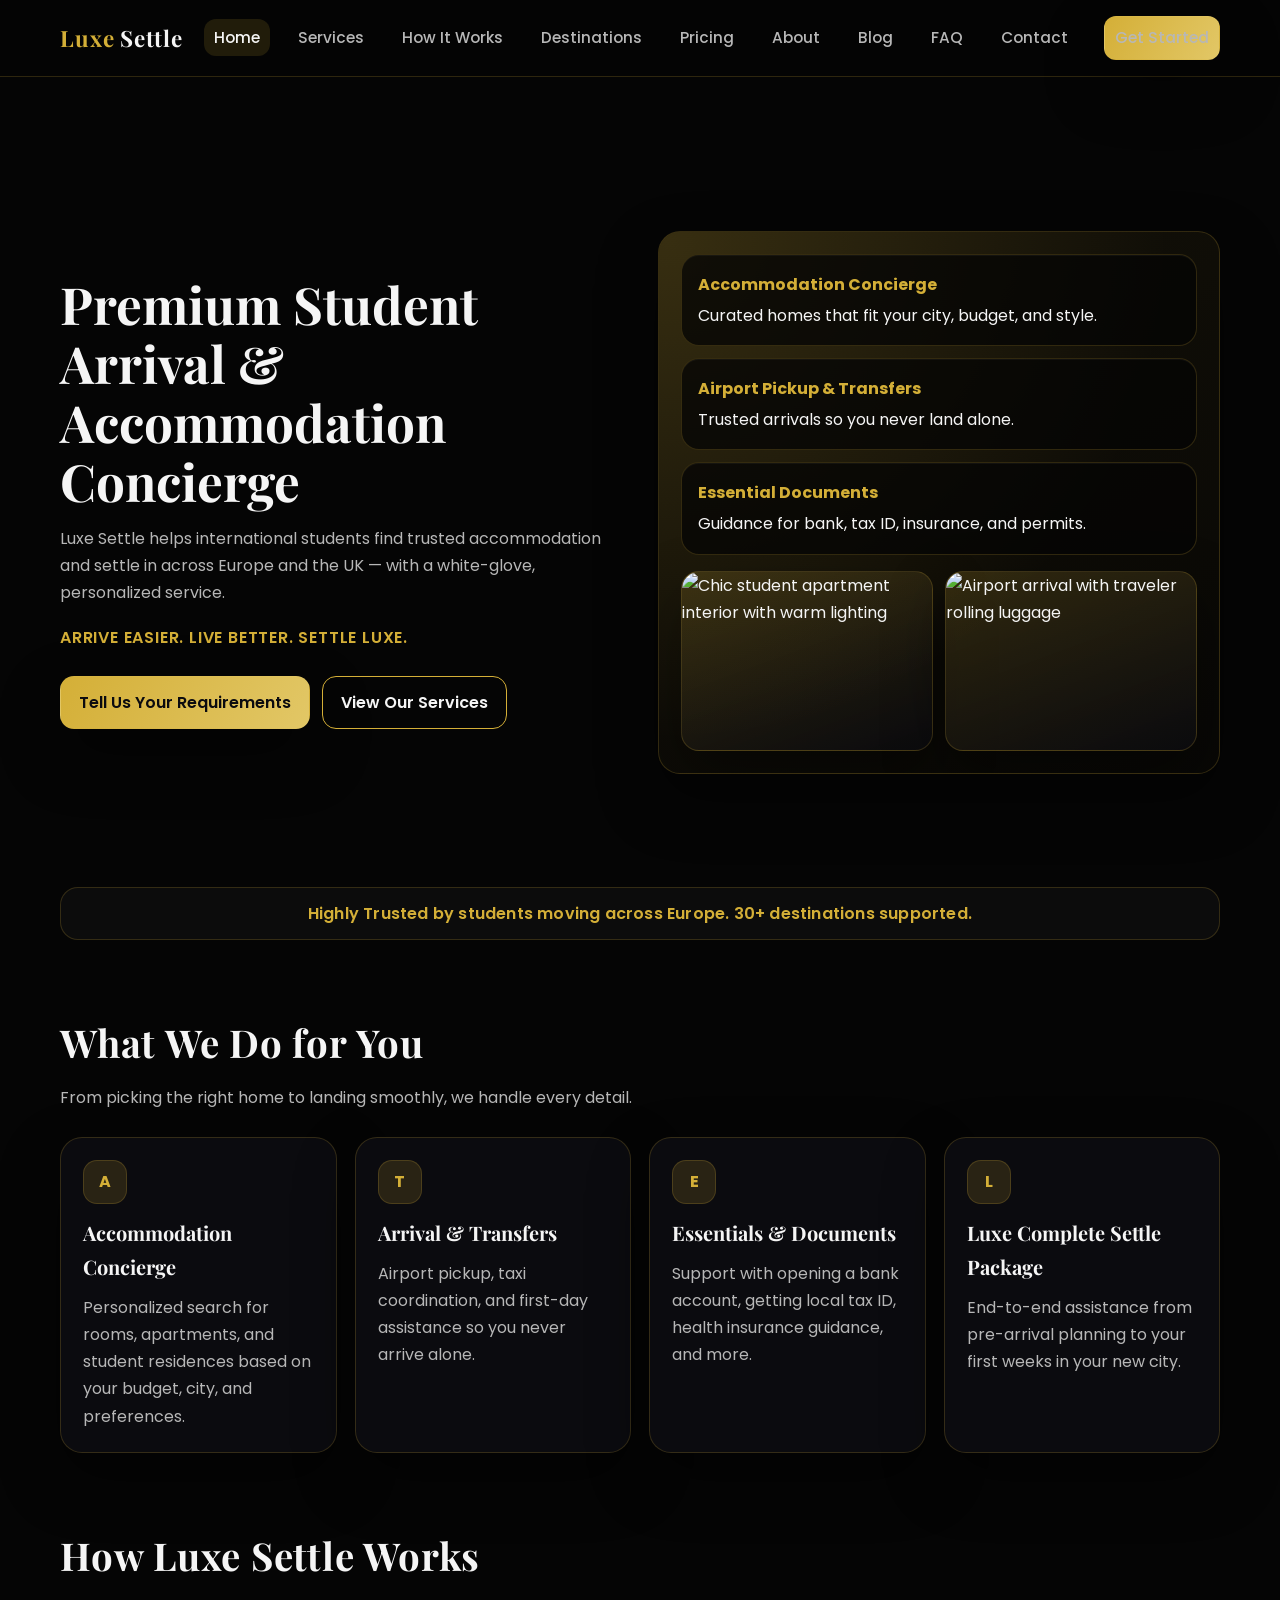
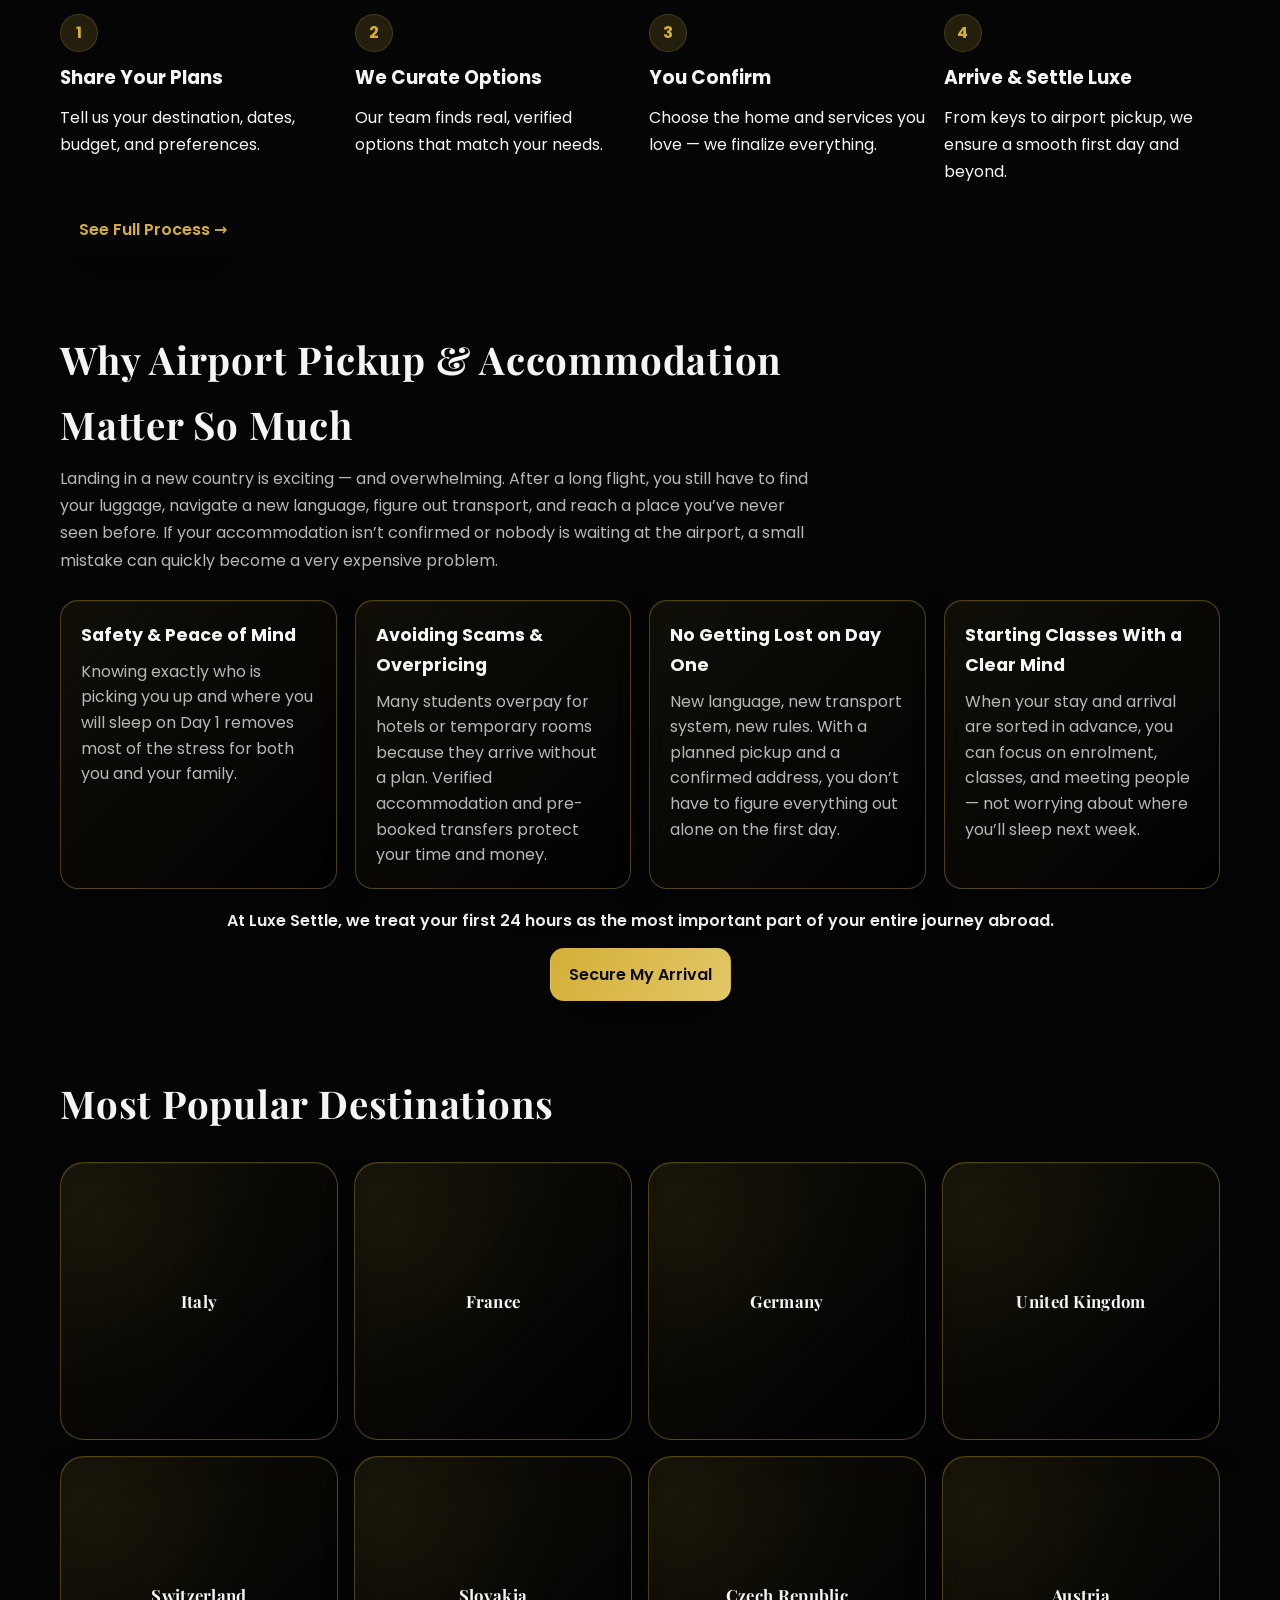
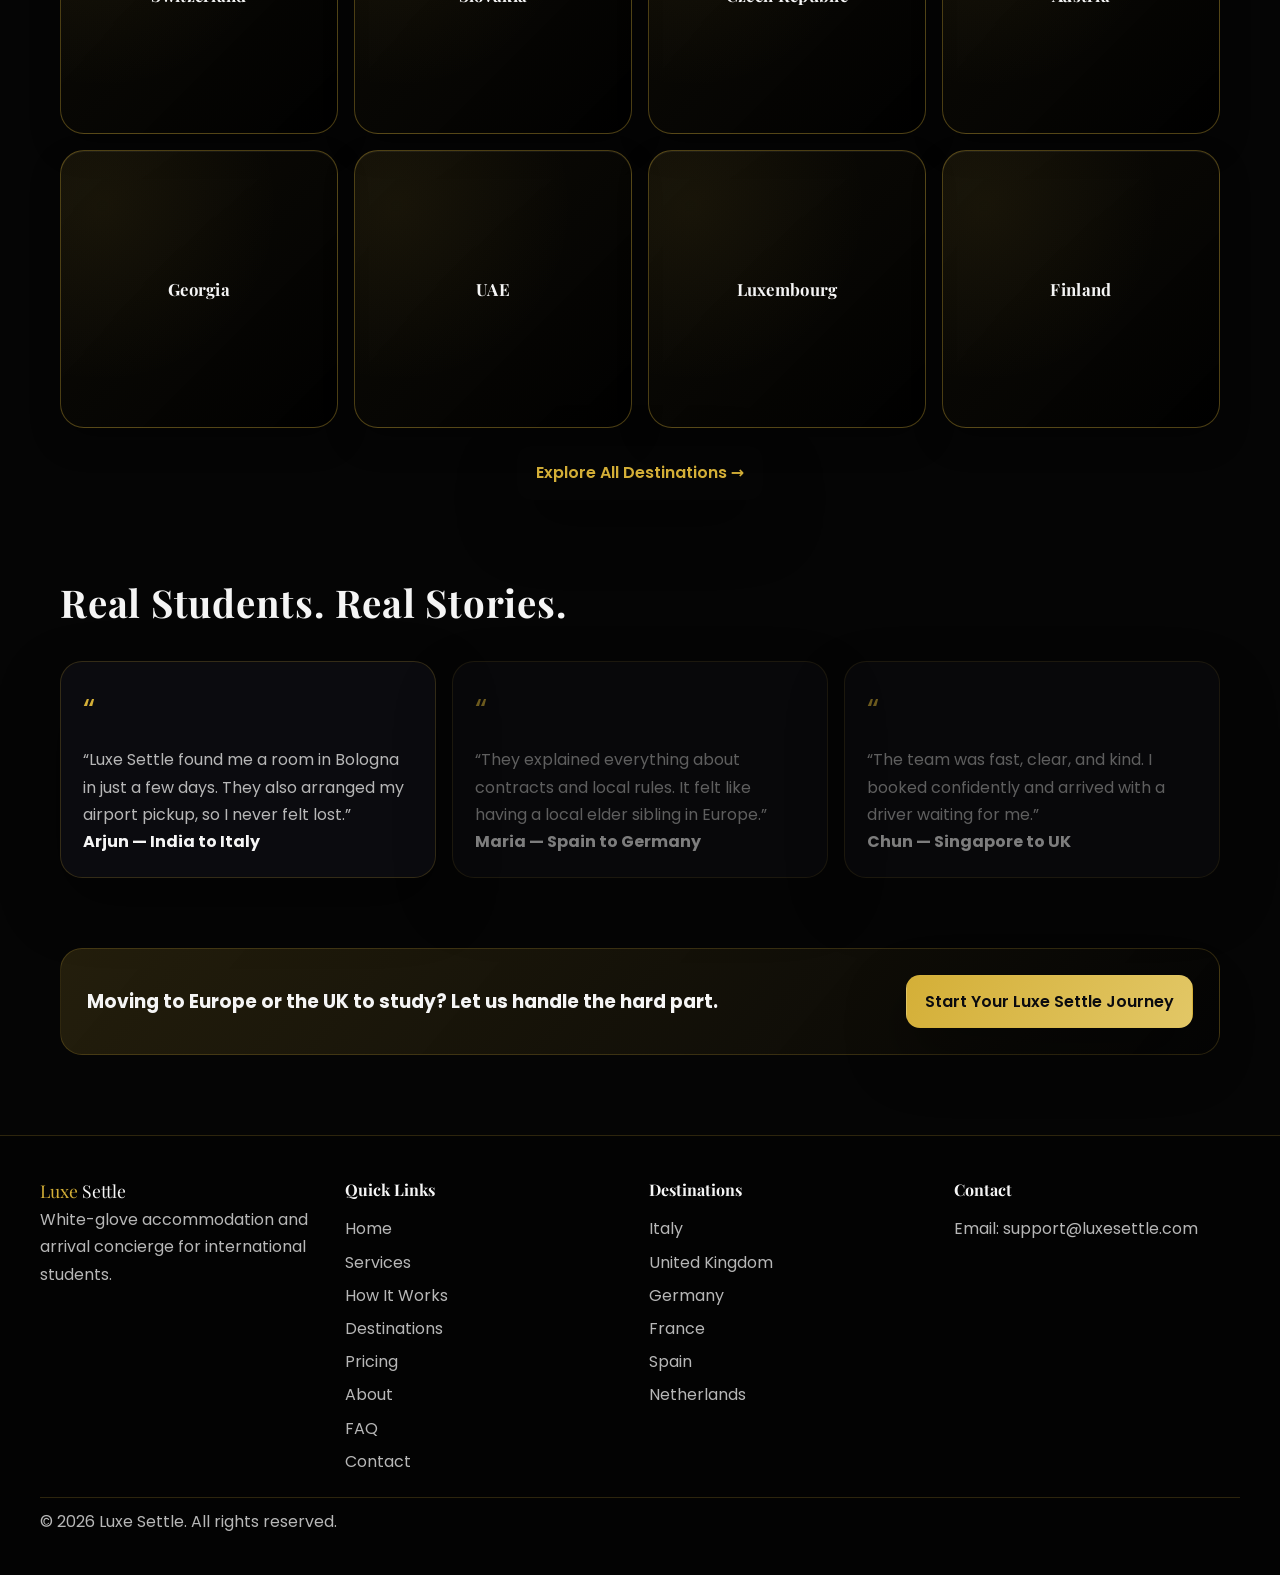
==== commit c4538a39: "Add blog link to navigation menus" ====
--- a/index.html
+++ b/index.html
@@ -28,6 +28,7 @@
         <li><a href="destinations.html">Destinations</a></li>
         <li><a href="pricing.html">Pricing</a></li>
         <li><a href="about.html">About</a></li>
+        <li><a href="https://blog.luxesettle.com" target="_blank" rel="noopener">Blog</a></li>
         <li><a href="faq.html">FAQ</a></li>
         <li><a href="contact.html">Contact</a></li>
         <li class="nav-cta"><a class="btn btn-primary" href="contact.html">Get Started</a></li>
@@ -40,6 +41,7 @@
       <a href="destinations.html">Destinations</a>
       <a href="pricing.html">Pricing</a>
       <a href="about.html">About</a>
+      <a href="https://blog.luxesettle.com" target="_blank" rel="noopener">Blog</a>
       <a href="faq.html">FAQ</a>
       <a href="contact.html">Contact</a>
       <a class="btn btn-primary" href="contact.html">Get Started</a>
--- a/styles.css
+++ b/styles.css
@@ -83,7 +83,8 @@
   font-weight: 700;
 }
 
-.logo .highlight {
+.logo .highlight,
+.brand .highlight {
   color: var(--gold);
 }
 
